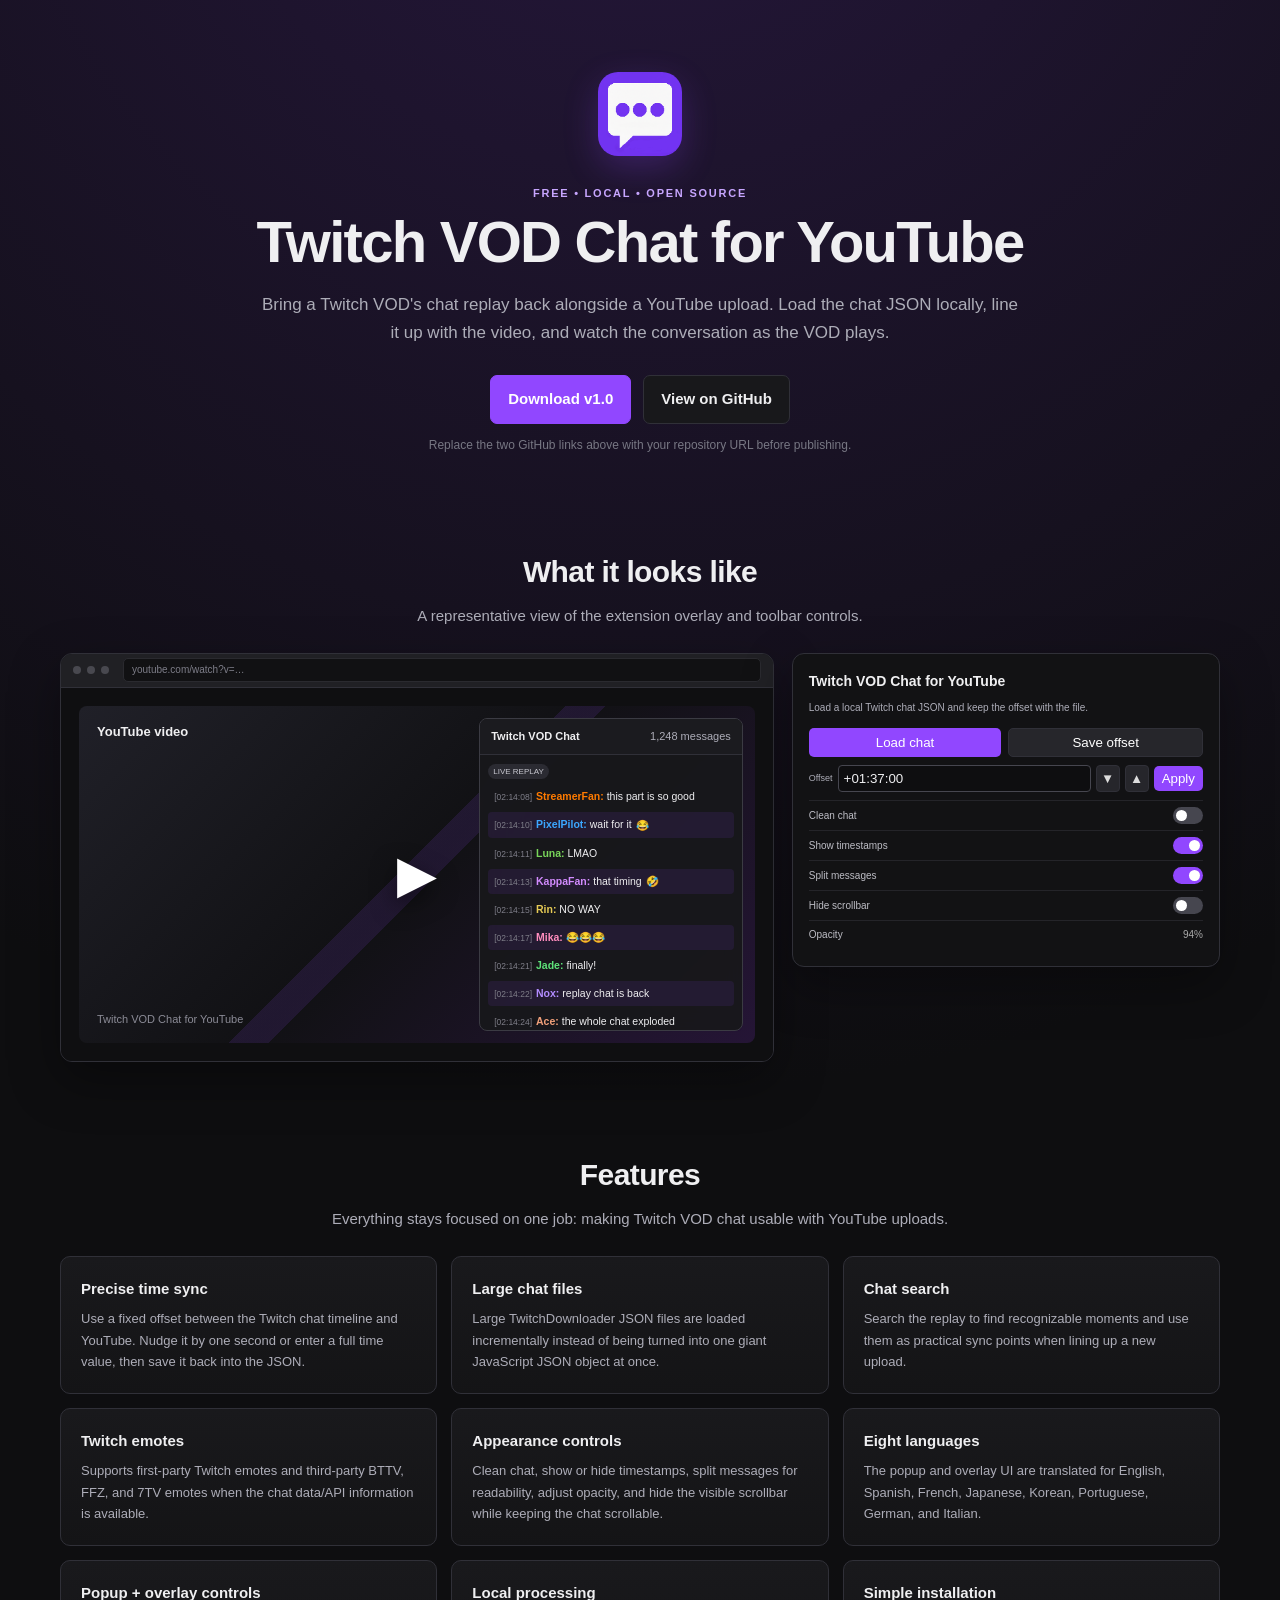
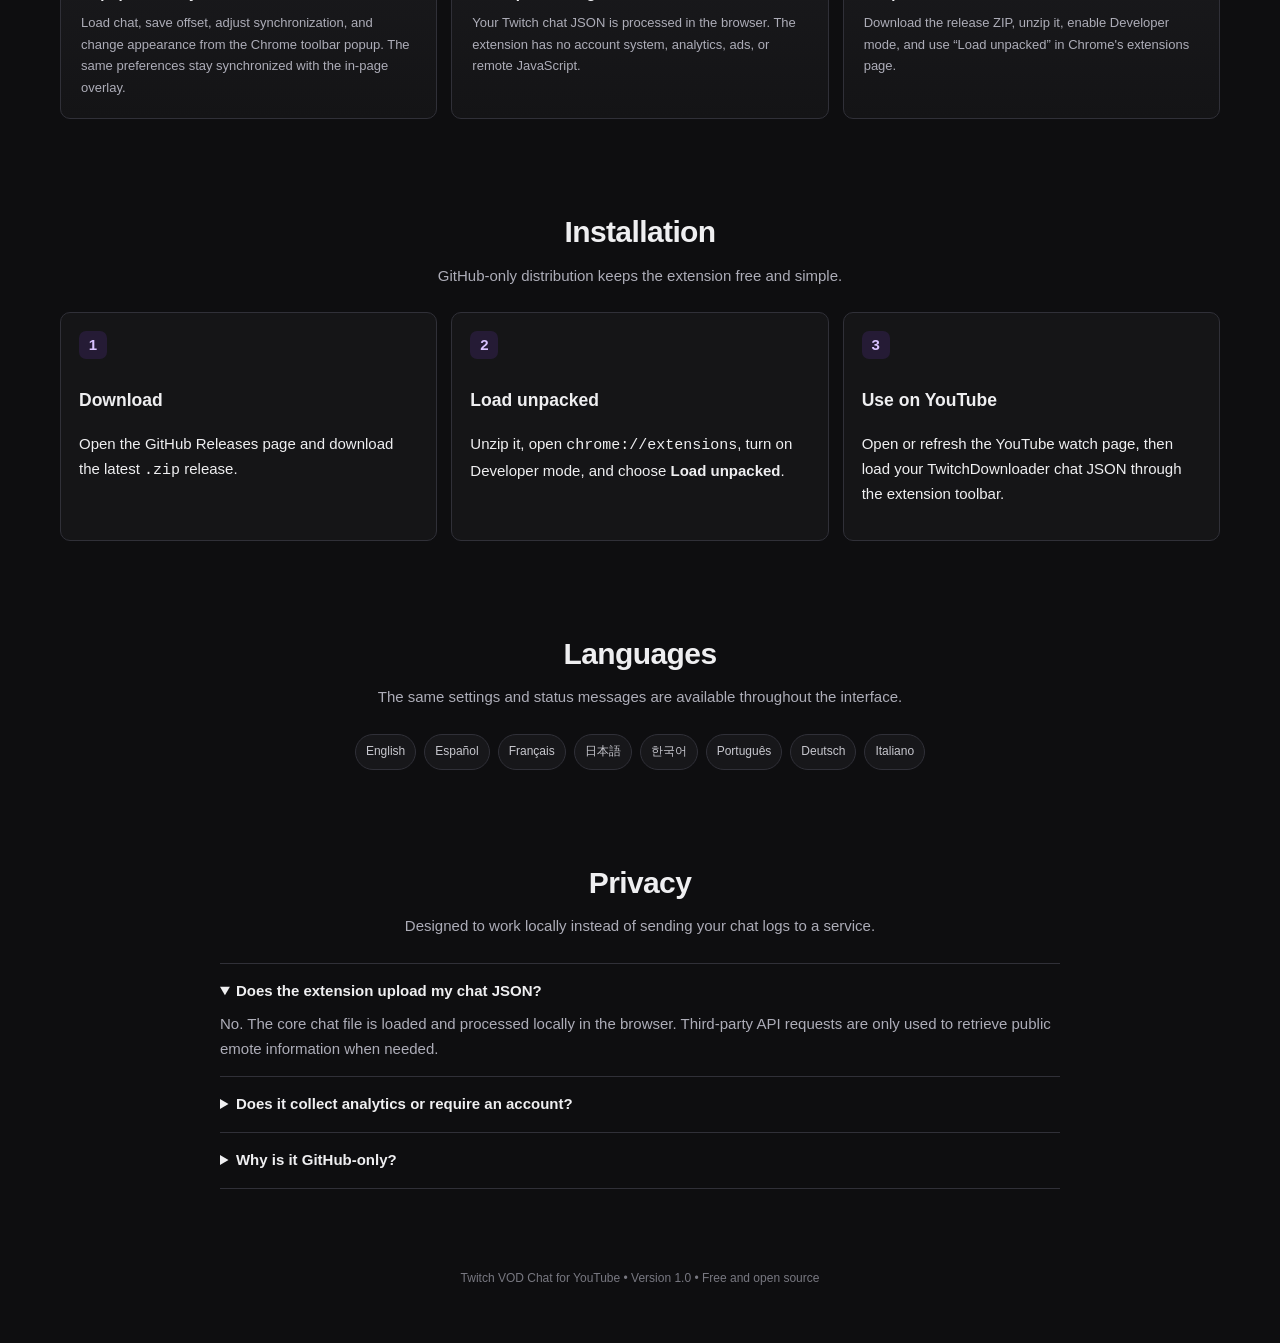
==== docs/index.html @ 49a33ec2 "Add files via upload" ====
<!doctype html>
<html lang="en">
<head>
<meta charset="utf-8">
<meta name="viewport" content="width=device-width, initial-scale=1">
<meta name="description" content="Twitch VOD Chat for YouTube — synchronize a local Twitch VOD chat replay with a YouTube video.">
<title>Twitch VOD Chat for YouTube</title>
<style>
:root{
  --bg:#0e0e10; --panel:#18181b; --panel2:#202024; --border:#303038;
  --text:#efeff1; --muted:#adadb8; --purple:#9147ff; --purple2:#772ce8;
  --purple-soft:rgba(145,71,255,.13); --green:#5ee37a;
  --max:1160px; --shadow:0 18px 50px rgba(0,0,0,.35);
}
*{box-sizing:border-box}
html{scroll-behavior:smooth}
body{margin:0;background:radial-gradient(circle at 50% -10%,#26173d 0,#0e0e10 42%);color:var(--text);font:15px/1.65 Inter,Segoe UI,Arial,sans-serif}
a{color:#c7a6ff;text-decoration:none}a:hover{text-decoration:underline}
.container{width:min(var(--max),calc(100% - 36px));margin:auto}
.hero{padding:72px 0 48px;text-align:center}
.hero-icon{width:84px;height:84px;border-radius:20px;box-shadow:0 12px 35px rgba(145,71,255,.24);margin-bottom:20px}
.eyebrow{text-transform:uppercase;letter-spacing:.16em;font-size:11px;color:#c7a6ff;font-weight:700}
h1{font-size:clamp(34px,6vw,58px);line-height:1.05;margin:10px 0 18px;letter-spacing:-.03em}
.hero p{max-width:760px;margin:0 auto;color:var(--muted);font-size:17px}
.actions{display:flex;justify-content:center;gap:12px;flex-wrap:wrap;margin-top:28px}
.btn{display:inline-flex;align-items:center;justify-content:center;padding:11px 17px;border-radius:7px;border:1px solid var(--border);font-weight:700}
.btn.primary{background:var(--purple);color:#fff;border-color:var(--purple)}
.btn.primary:hover{background:var(--purple2);text-decoration:none}
.btn.secondary{background:var(--panel);color:var(--text)}
.btn.secondary:hover{background:var(--panel2);text-decoration:none}
.note{margin-top:12px;color:#777783;font-size:12px}
section{padding:44px 0}
.section-head{text-align:center;margin-bottom:24px}
.section-head h2{font-size:30px;margin:0 0 7px;letter-spacing:-.02em}
.section-head p{margin:0;color:var(--muted)}
.preview-grid{display:grid;grid-template-columns:1.25fr .75fr;gap:18px;align-items:start}
.browser,.popup{background:#121214;border:1px solid var(--border);border-radius:12px;box-shadow:var(--shadow);overflow:hidden}
.chrome-bar{height:34px;background:#202024;border-bottom:1px solid var(--border);display:flex;align-items:center;gap:6px;padding:0 12px}
.dot{width:8px;height:8px;border-radius:50%;background:#48484f}.url{margin-left:8px;flex:1;background:#111113;border:1px solid #2a2a2f;border-radius:5px;color:#7d7d88;padding:3px 8px;font-size:10px}
.mock-page{position:relative;background:#0f0f11;aspect-ratio:16/8.4;padding:18px}
.video{height:100%;border-radius:8px;background:linear-gradient(135deg,#202028,#111114 50%,#251536);position:relative;overflow:hidden}
.video:before{content:"";position:absolute;inset:0;background:linear-gradient(135deg,transparent 0 48%,rgba(145,71,255,.12) 48% 52%,transparent 52%)}
.video-title{position:absolute;left:18px;top:15px;font-weight:800;font-size:13px}.video-label{position:absolute;left:18px;bottom:15px;color:#8b8b96;font-size:11px}
.play{position:absolute;inset:0;display:grid;place-items:center;font-size:52px;color:#fff;text-shadow:0 8px 25px #0008}
.chat-overlay{position:absolute;right:12px;top:12px;bottom:12px;width:39%;min-width:250px;background:rgba(24,24,27,.94);border:1px solid #3b3b43;border-radius:8px;display:flex;flex-direction:column;overflow:hidden;backdrop-filter:blur(10px)}
.chat-head{height:38px;display:flex;align-items:center;justify-content:space-between;padding:0 11px;background:#1b1b1f;border-bottom:1px solid var(--border);font-size:11px}.chat-head .count{color:var(--muted)}
.chat-list{padding:8px;overflow:hidden;font-size:10.5px;line-height:1.42}
.msg{padding:5px 6px;border-radius:4px;margin-bottom:3px;word-break:break-word}.msg.alt{background:rgba(145,71,255,.10)}.time{color:#7f7f89;font-size:8.5px;margin-right:4px}.user{font-weight:800}.emote{height:20px;vertical-align:middle;margin:0 1px}.tag{display:inline-block;font-size:8px;padding:2px 5px;border-radius:999px;background:#2b2b32;color:#c8c8d0;margin-bottom:5px}
.popup{padding:16px}.popup h3{font-size:14px;margin:0 0 7px}.popup p{font-size:10px;color:var(--muted);margin:0 0 12px}.pop-row{display:flex;gap:7px;margin:8px 0}.pop-btn{flex:1;background:var(--purple);border:0;color:#fff;border-radius:5px;padding:6px 7px;font:700 10px inherit}.pop-btn.alt{background:#26262b;border:1px solid var(--border)}
.offset{display:flex;align-items:center;gap:5px;margin:8px 0}.offset span{font-size:9px;color:var(--muted)}.offset input{min-width:0;flex:1;background:#0e0e10;color:var(--text);border:1px solid #46464f;border-radius:4px;padding:5px;font:10px inherit}.tiny{width:24px;padding:5px 0;border-radius:4px;border:1px solid var(--border);background:#26262b;color:#ddd}.switch-row{display:flex;justify-content:space-between;align-items:center;padding:6px 0;border-top:1px solid #242429}.switch-label{font-size:10px;color:#bdbdc5}.switch{width:30px;height:17px;border-radius:20px;background:#46464f;position:relative}.switch.on{background:var(--purple)}.switch:after{content:"";position:absolute;width:11px;height:11px;top:3px;left:3px;border-radius:50%;background:#fff}.switch.on:after{left:16px}
.features{display:grid;grid-template-columns:repeat(3,1fr);gap:14px}.card{background:linear-gradient(180deg,#19191c,#141416);border:1px solid var(--border);border-radius:10px;padding:20px}.card h3{margin:0 0 7px;font-size:15px}.card p{margin:0;color:var(--muted);font-size:13px}
.steps{display:grid;grid-template-columns:repeat(3,1fr);gap:14px}.step-card{border:1px solid var(--border);border-radius:10px;padding:18px;background:#151517}.num{display:inline-grid;place-items:center;width:28px;height:28px;border-radius:7px;background:var(--purple-soft);color:#d9c2ff;font-weight:800;margin-bottom:9px}
.languages{display:flex;justify-content:center;gap:8px;flex-wrap:wrap}.lang{padding:7px 10px;border:1px solid var(--border);border-radius:999px;background:#17171a;color:#c7c7ce;font-size:12px}
.faq{max-width:840px;margin:auto}.faq details{border-top:1px solid var(--border);padding:15px 0}.faq details:last-child{border-bottom:1px solid var(--border)}summary{cursor:pointer;font-weight:700}details p{color:var(--muted);margin:8px 0 0}
footer{padding:36px 0 54px;color:#787881;font-size:12px;text-align:center}
@media(max-width:900px){.preview-grid{grid-template-columns:1fr}.features,.steps{grid-template-columns:1fr 1fr}.chat-overlay{width:46%;min-width:220px}}
@media(max-width:650px){.features,.steps{grid-template-columns:1fr}.hero{padding-top:48px}.chat-overlay{position:absolute;right:7px;top:7px;bottom:7px;width:50%;min-width:180px}.mock-page{padding:8px}.chat-list{font-size:9px}.popup{max-width:420px;margin:auto}}
</style>
</head>
<body>
<header class="hero" id="top">
  <div class="container">
    <img class="hero-icon" src="assets/icon128.png" alt="Twitch VOD Chat for YouTube icon">
    <div class="eyebrow">Free • Local • Open source</div>
    <h1>Twitch VOD Chat for YouTube</h1>
    <p>Bring a Twitch VOD's chat replay back alongside a YouTube upload. Load the chat JSON locally, line it up with the video, and watch the conversation as the VOD plays.</p>
    <div class="actions">
      <a class="btn primary" href="https://github.com/YOUR-USERNAME/YOUR-REPOSITORY/releases/tag/v1.0">Download v1.0</a>
      <a class="btn secondary" href="https://github.com/YOUR-USERNAME/YOUR-REPOSITORY">View on GitHub</a>
    </div>
    <div class="note">Replace the two GitHub links above with your repository URL before publishing.</div>
  </div>
</header>

<main>
<section id="preview">
  <div class="container">
    <div class="section-head"><h2>What it looks like</h2><p>A representative view of the extension overlay and toolbar controls.</p></div>
    <div class="preview-grid">
      <div class="browser">
        <div class="chrome-bar"><span class="dot"></span><span class="dot"></span><span class="dot"></span><div class="url">youtube.com/watch?v=…</div></div>
        <div class="mock-page">
          <div class="video">
            <div class="video-title">YouTube video</div><div class="play">▶</div><div class="video-label">Twitch VOD Chat for YouTube</div>
            <div class="chat-overlay">
              <div class="chat-head"><strong>Twitch VOD Chat</strong><span class="count">1,248 messages</span></div>
              <div class="chat-list">
                <div class="tag">LIVE REPLAY</div>
                <div class="msg"><span class="time">[02:14:08]</span><span class="user" style="color:#ff7b00">StreamerFan:</span> this part is so good</div>
                <div class="msg alt"><span class="time">[02:14:10]</span><span class="user" style="color:#3ca7ff">PixelPilot:</span> wait for it <span class="emote">😂</span></div>
                <div class="msg"><span class="time">[02:14:11]</span><span class="user" style="color:#79d65a">Luna:</span> LMAO</div>
                <div class="msg alt"><span class="time">[02:14:13]</span><span class="user" style="color:#d38cff">KappaFan:</span> that timing <span class="emote">🤣</span></div>
                <div class="msg"><span class="time">[02:14:15]</span><span class="user" style="color:#e6cb55">Rin:</span> NO WAY</div>
                <div class="msg alt"><span class="time">[02:14:17]</span><span class="user" style="color:#ff8dbe">Mika:</span> 😂😂😂</div>
                <div class="msg"><span class="time">[02:14:21]</span><span class="user" style="color:#5ee37a">Jade:</span> finally!</div>
                <div class="msg alt"><span class="time">[02:14:22]</span><span class="user" style="color:#b28cff">Nox:</span> replay chat is back</div>
                <div class="msg"><span class="time">[02:14:24]</span><span class="user" style="color:#f0a07a">Ace:</span> the whole chat exploded</div>
              </div>
            </div>
          </div>
        </div>
      </div>

      <div class="popup">
        <h3>Twitch VOD Chat for YouTube</h3>
        <p>Load a local Twitch chat JSON and keep the offset with the file.</p>
        <div class="pop-row"><button class="pop-btn">Load chat</button><button class="pop-btn alt">Save offset</button></div>
        <div class="offset"><span>Offset</span><input value="+01:37:00" aria-label="Offset"><button class="tiny">▼</button><button class="tiny">▲</button><button class="pop-btn" style="flex:0 0 auto;padding:5px 8px">Apply</button></div>
        <div class="switch-row"><span class="switch-label">Clean chat</span><span class="switch"></span></div>
        <div class="switch-row"><span class="switch-label">Show timestamps</span><span class="switch on"></span></div>
        <div class="switch-row"><span class="switch-label">Split messages</span><span class="switch on"></span></div>
        <div class="switch-row"><span class="switch-label">Hide scrollbar</span><span class="switch"></span></div>
        <div class="switch-row"><span class="switch-label">Opacity</span><span style="font-size:10px;color:#aaa">94%</span></div>
      </div>
    </div>
  </div>
</section>

<section id="features">
  <div class="container">
    <div class="section-head"><h2>Features</h2><p>Everything stays focused on one job: making Twitch VOD chat usable with YouTube uploads.</p></div>
    <div class="features">
      <article class="card"><h3>Precise time sync</h3><p>Use a fixed offset between the Twitch chat timeline and YouTube. Nudge it by one second or enter a full time value, then save it back into the JSON.</p></article>
      <article class="card"><h3>Large chat files</h3><p>Large TwitchDownloader JSON files are loaded incrementally instead of being turned into one giant JavaScript JSON object at once.</p></article>
      <article class="card"><h3>Chat search</h3><p>Search the replay to find recognizable moments and use them as practical sync points when lining up a new upload.</p></article>
      <article class="card"><h3>Twitch emotes</h3><p>Supports first-party Twitch emotes and third-party BTTV, FFZ, and 7TV emotes when the chat data/API information is available.</p></article>
      <article class="card"><h3>Appearance controls</h3><p>Clean chat, show or hide timestamps, split messages for readability, adjust opacity, and hide the visible scrollbar while keeping the chat scrollable.</p></article>
      <article class="card"><h3>Eight languages</h3><p>The popup and overlay UI are translated for English, Spanish, French, Japanese, Korean, Portuguese, German, and Italian.</p></article>
      <article class="card"><h3>Popup + overlay controls</h3><p>Load chat, save offset, adjust synchronization, and change appearance from the Chrome toolbar popup. The same preferences stay synchronized with the in-page overlay.</p></article>
      <article class="card"><h3>Local processing</h3><p>Your Twitch chat JSON is processed in the browser. The extension has no account system, analytics, ads, or remote JavaScript.</p></article>
      <article class="card"><h3>Simple installation</h3><p>Download the release ZIP, unzip it, enable Developer mode, and use “Load unpacked” in Chrome's extensions page.</p></article>
    </div>
  </div>
</section>

<section id="install">
  <div class="container">
    <div class="section-head"><h2>Installation</h2><p>GitHub-only distribution keeps the extension free and simple.</p></div>
    <div class="steps">
      <div class="step-card"><div class="num">1</div><h3>Download</h3><p>Open the GitHub Releases page and download the latest <code>.zip</code> release.</p></div>
      <div class="step-card"><div class="num">2</div><h3>Load unpacked</h3><p>Unzip it, open <code>chrome://extensions</code>, turn on Developer mode, and choose <b>Load unpacked</b>.</p></div>
      <div class="step-card"><div class="num">3</div><h3>Use on YouTube</h3><p>Open or refresh the YouTube watch page, then load your TwitchDownloader chat JSON through the extension toolbar.</p></div>
    </div>
  </div>
</section>

<section id="languages">
  <div class="container">
    <div class="section-head"><h2>Languages</h2><p>The same settings and status messages are available throughout the interface.</p></div>
    <div class="languages">
      <span class="lang">English</span><span class="lang">Español</span><span class="lang">Français</span><span class="lang">日本語</span><span class="lang">한국어</span><span class="lang">Português</span><span class="lang">Deutsch</span><span class="lang">Italiano</span>
    </div>
  </div>
</section>

<section id="privacy">
  <div class="container">
    <div class="section-head"><h2>Privacy</h2><p>Designed to work locally instead of sending your chat logs to a service.</p></div>
    <div class="faq">
      <details open><summary>Does the extension upload my chat JSON?</summary><p>No. The core chat file is loaded and processed locally in the browser. Third-party API requests are only used to retrieve public emote information when needed.</p></details>
      <details><summary>Does it collect analytics or require an account?</summary><p>No. There is no analytics system, advertising system, account system, or remote JavaScript execution in the extension.</p></details>
      <details><summary>Why is it GitHub-only?</summary><p>The project is intended to stay free. GitHub provides the repository, source, releases, issue tracking, and GitHub Pages site in one place.</p></details>
    </div>
  </div>
</section>
</main>

<footer>
  <div class="container">Twitch VOD Chat for YouTube • Version 1.0 • Free and open source</div>
</footer>
</body>
</html>
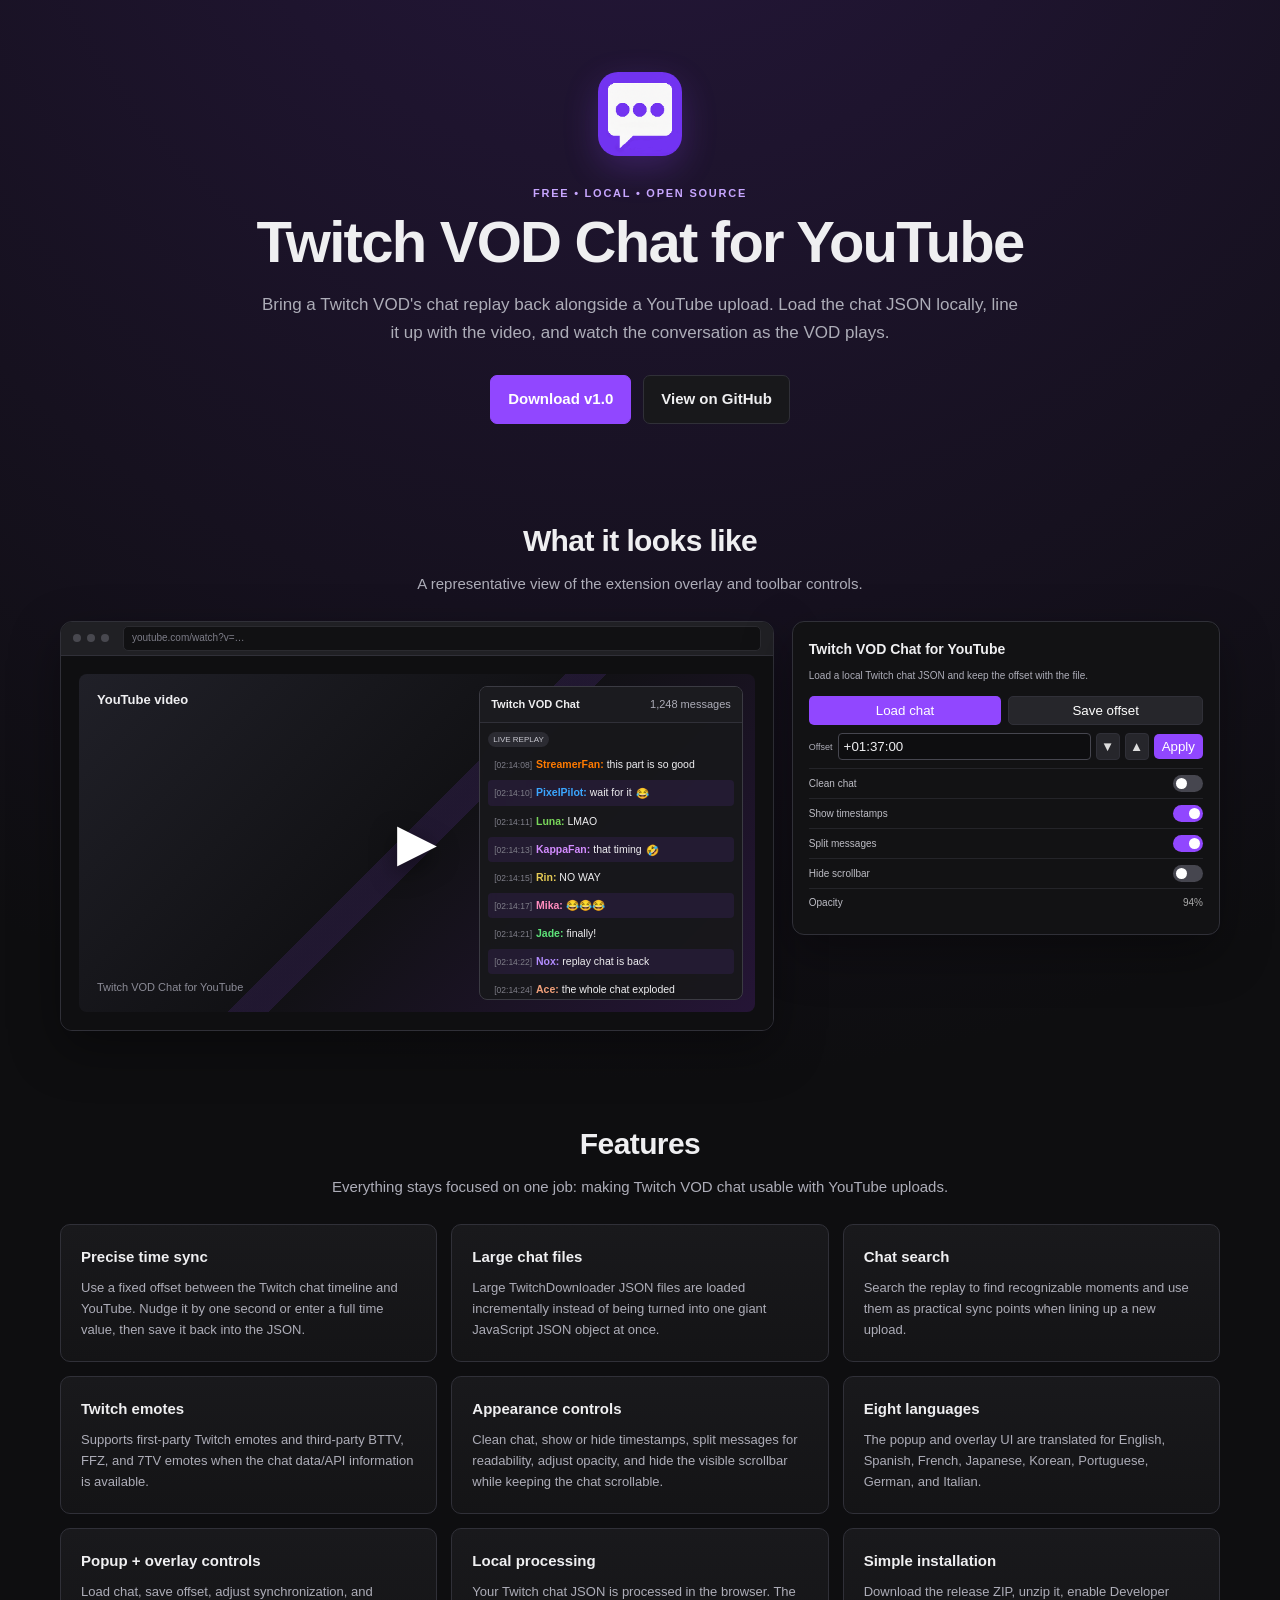
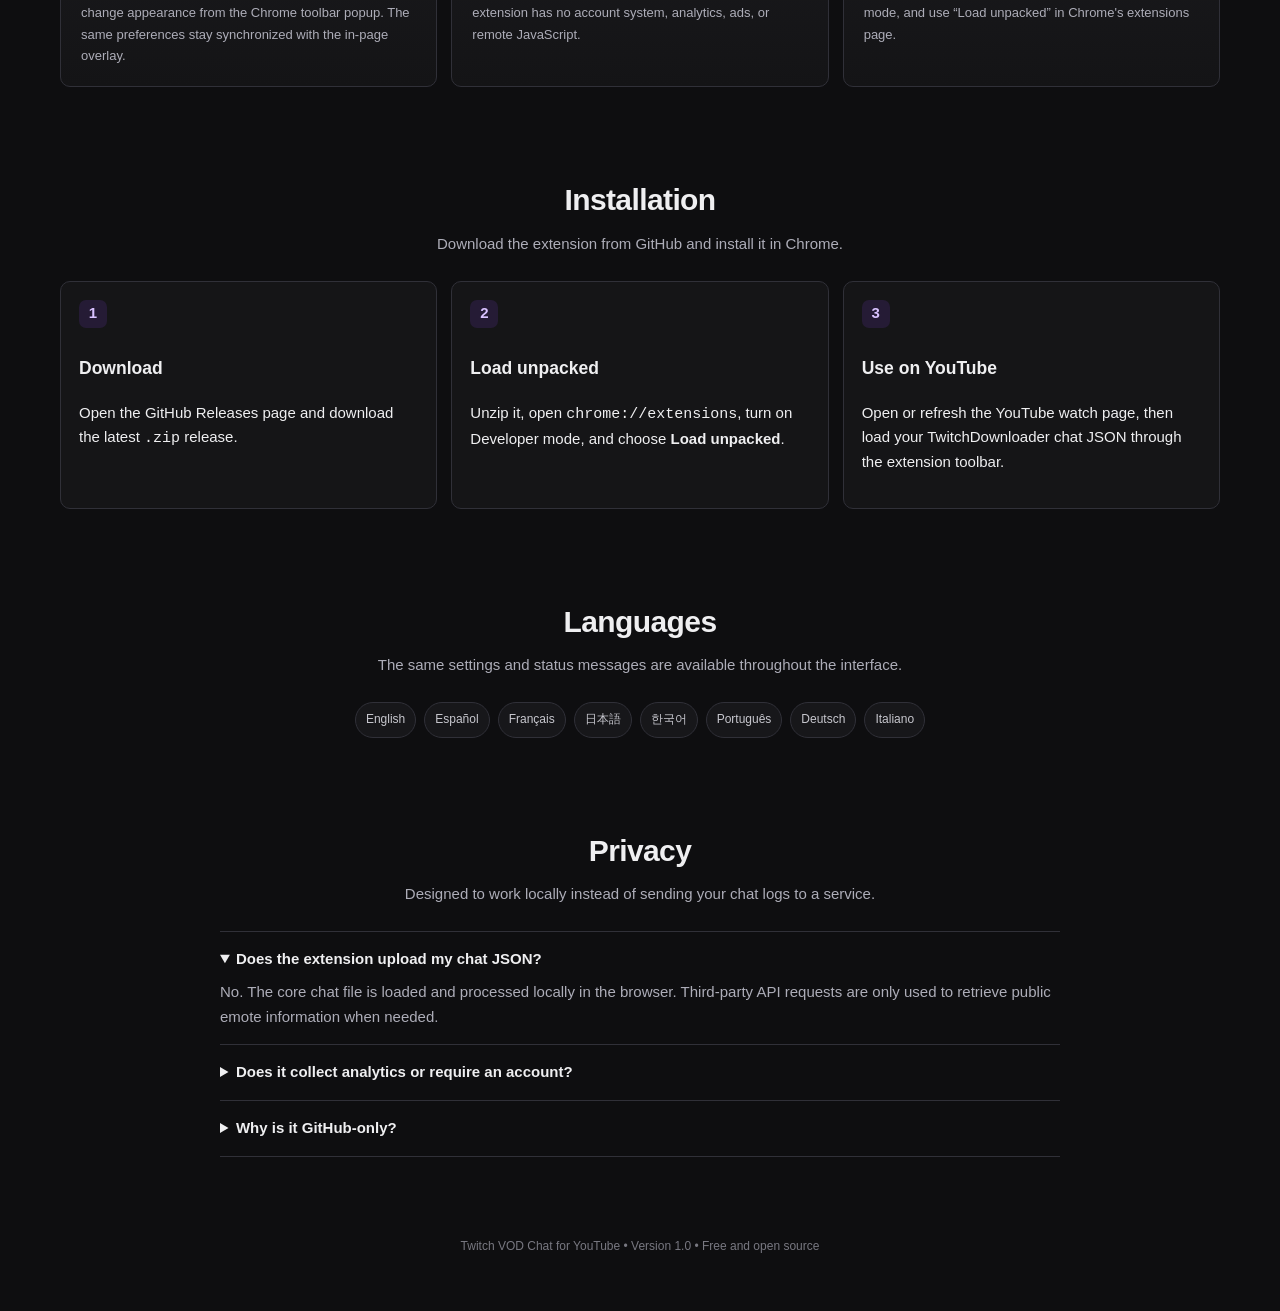
==== commit 5a10d02d: "Add files via upload" ====
--- a/docs/index.html
+++ b/docs/index.html
@@ -65,10 +65,10 @@
     <h1>Twitch VOD Chat for YouTube</h1>
     <p>Bring a Twitch VOD's chat replay back alongside a YouTube upload. Load the chat JSON locally, line it up with the video, and watch the conversation as the VOD plays.</p>
     <div class="actions">
-      <a class="btn primary" href="https://github.com/YOUR-USERNAME/YOUR-REPOSITORY/releases/tag/v1.0">Download v1.0</a>
-      <a class="btn secondary" href="https://github.com/YOUR-USERNAME/YOUR-REPOSITORY">View on GitHub</a>
+      <a class="btn primary" href="https://github.com/FrankSteinman/twitch-vod-chat-for-youtube/releases">Download v1.0</a>
+      <a class="btn secondary" href="https://github.com/FrankSteinman/twitch-vod-chat-for-youtube">View on GitHub</a>
     </div>
-    <div class="note">Replace the two GitHub links above with your repository URL before publishing.</div>
+    
   </div>
 </header>
 
@@ -135,7 +135,7 @@
 
 <section id="install">
   <div class="container">
-    <div class="section-head"><h2>Installation</h2><p>GitHub-only distribution keeps the extension free and simple.</p></div>
+    <div class="section-head"><h2>Installation</h2><p>Download the extension from GitHub and install it in Chrome.</p></div>
     <div class="steps">
       <div class="step-card"><div class="num">1</div><h3>Download</h3><p>Open the GitHub Releases page and download the latest <code>.zip</code> release.</p></div>
       <div class="step-card"><div class="num">2</div><h3>Load unpacked</h3><p>Unzip it, open <code>chrome://extensions</code>, turn on Developer mode, and choose <b>Load unpacked</b>.</p></div>
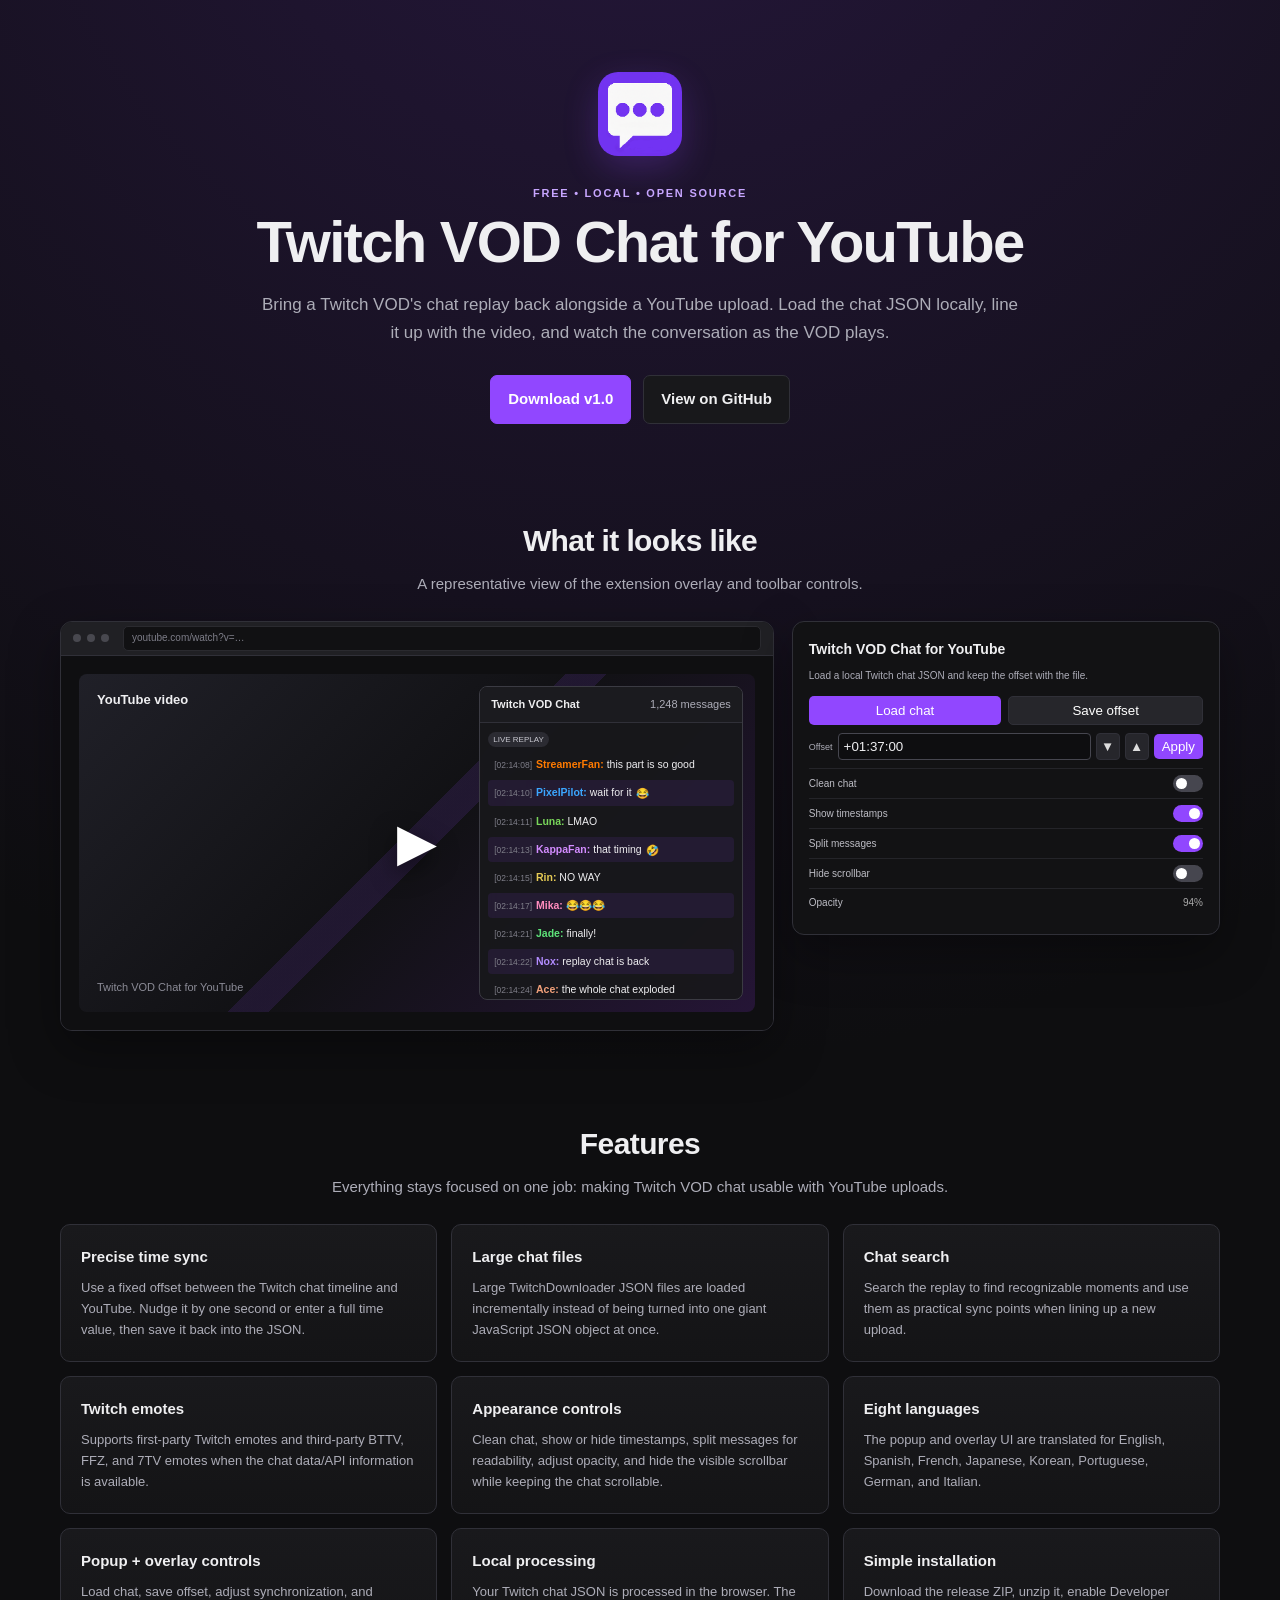
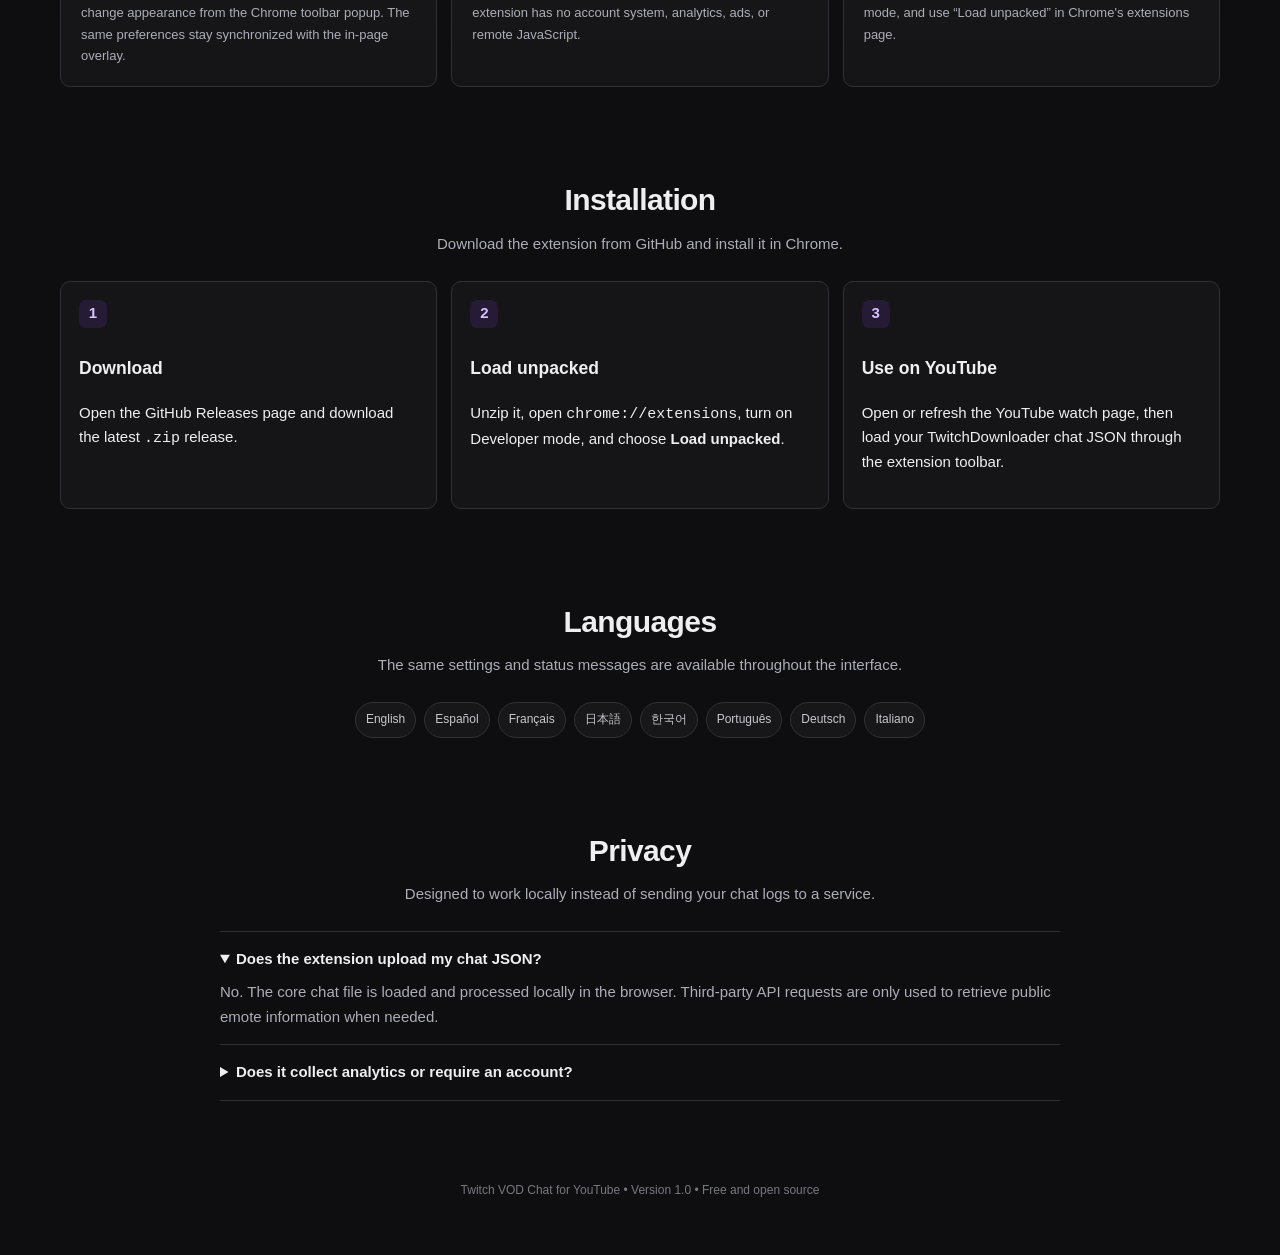
==== commit f6d09035: "Add files via upload" ====
--- a/docs/index.html
+++ b/docs/index.html
@@ -65,8 +65,8 @@
     <h1>Twitch VOD Chat for YouTube</h1>
     <p>Bring a Twitch VOD's chat replay back alongside a YouTube upload. Load the chat JSON locally, line it up with the video, and watch the conversation as the VOD plays.</p>
     <div class="actions">
-      <a class="btn primary" href="https://github.com/FrankSteinman/twitch-vod-chat-for-youtube/releases">Download v1.0</a>
-      <a class="btn secondary" href="https://github.com/FrankSteinman/twitch-vod-chat-for-youtube">View on GitHub</a>
+      <a class="btn primary" href="https://github.com/FrankSteinman/twitch-vod-chat-for-youtube/releases/download/v1.0/twitch-vod-chat-for-youtube-v1.0.zip" target="_blank" rel="noopener">Download v1.0</a>
+      <a class="btn secondary" href="https://github.com/FrankSteinman/twitch-vod-chat-for-youtube" target="_blank" rel="noopener">View on GitHub</a>
     </div>
     
   </div>
@@ -159,7 +159,6 @@
     <div class="faq">
       <details open><summary>Does the extension upload my chat JSON?</summary><p>No. The core chat file is loaded and processed locally in the browser. Third-party API requests are only used to retrieve public emote information when needed.</p></details>
       <details><summary>Does it collect analytics or require an account?</summary><p>No. There is no analytics system, advertising system, account system, or remote JavaScript execution in the extension.</p></details>
-      <details><summary>Why is it GitHub-only?</summary><p>The project is intended to stay free. GitHub provides the repository, source, releases, issue tracking, and GitHub Pages site in one place.</p></details>
     </div>
   </div>
 </section>
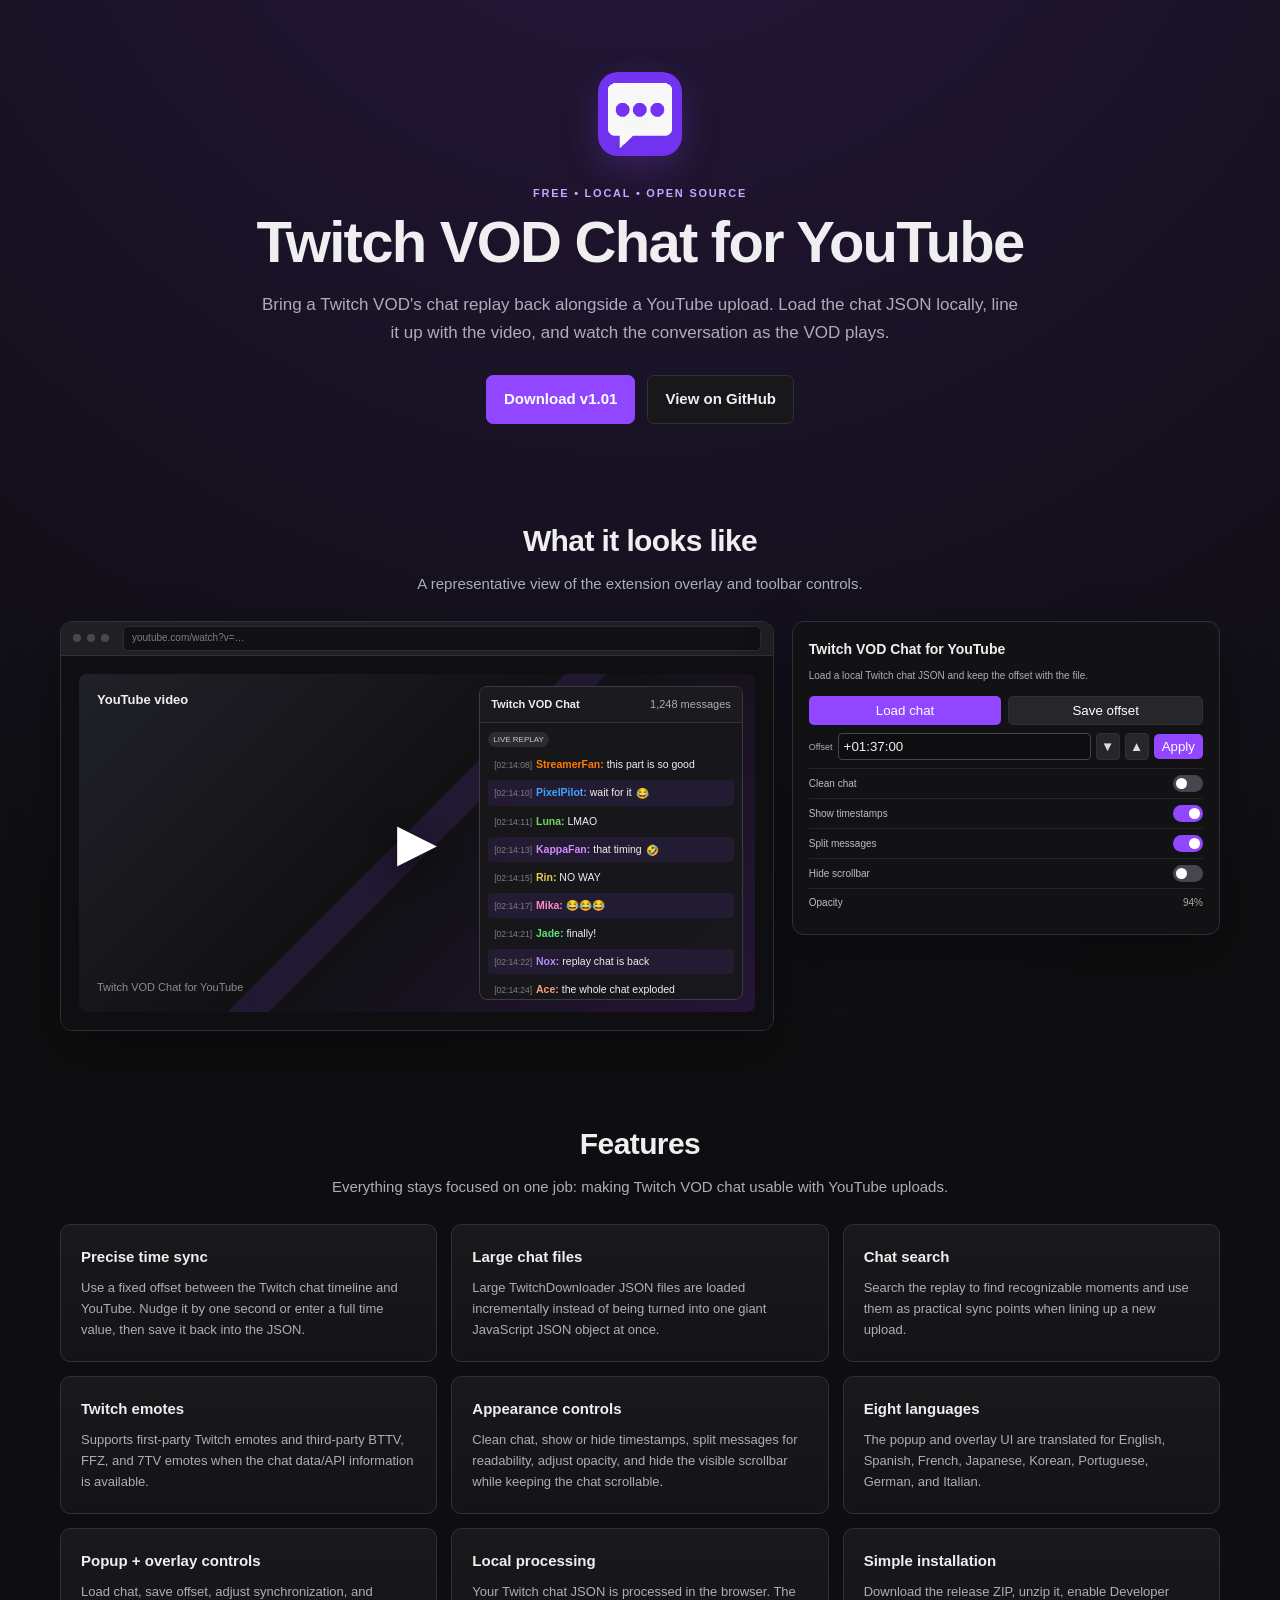
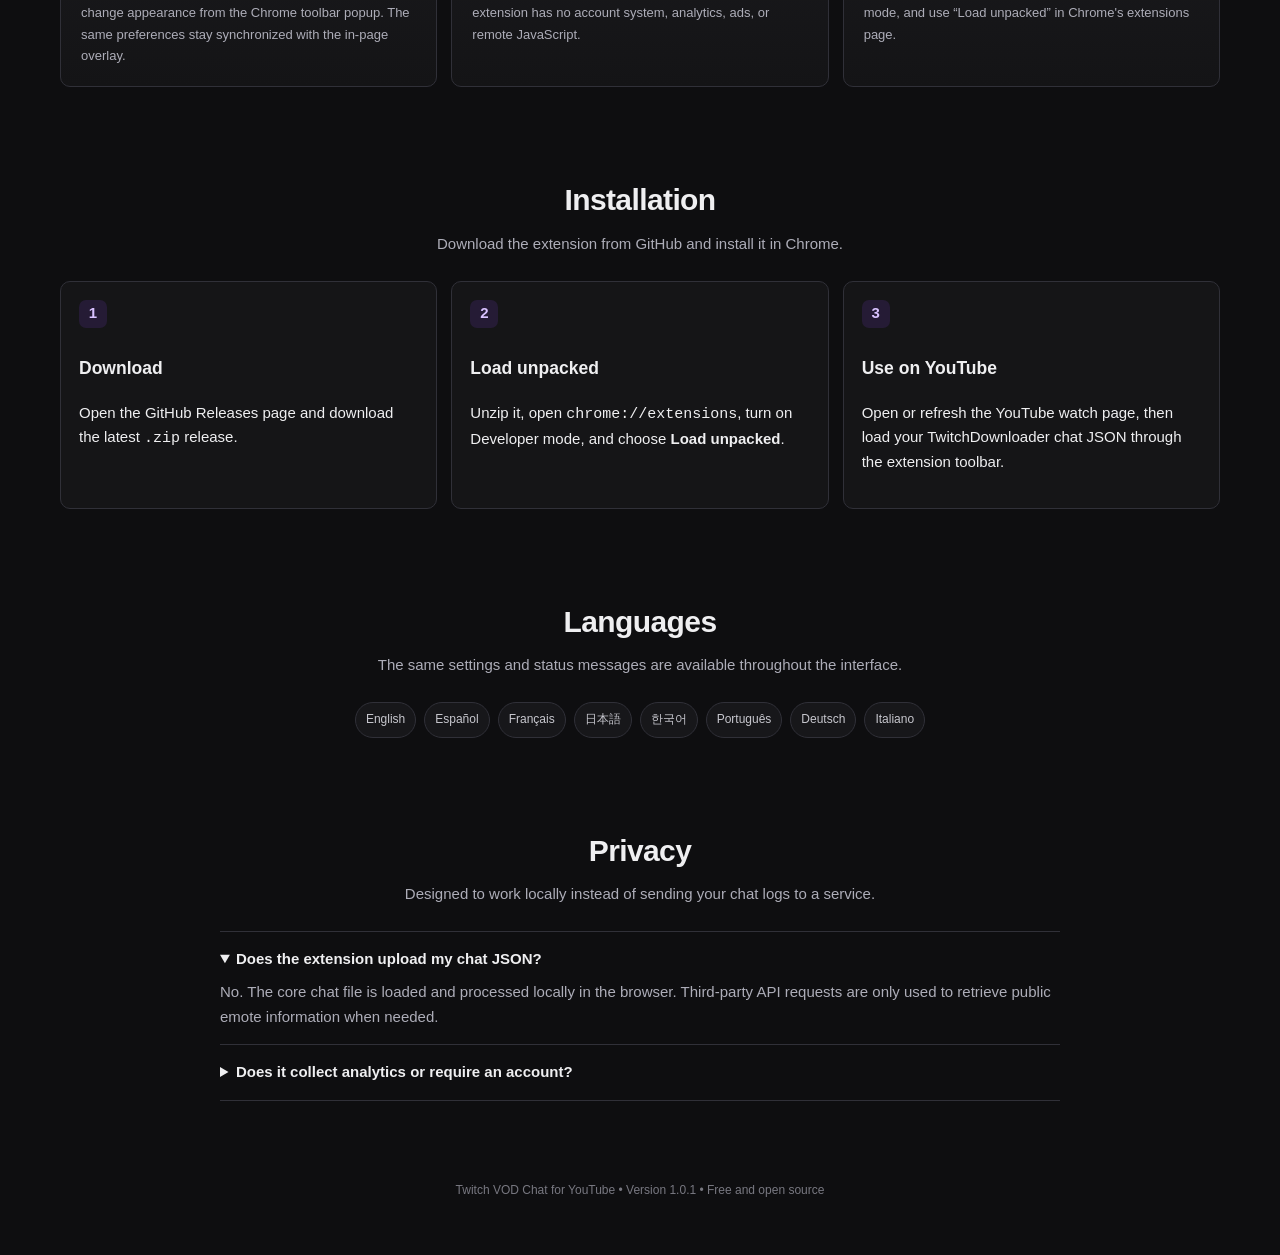
==== commit ee9e5f2e: "Add files via upload" ====
--- a/docs/index.html
+++ b/docs/index.html
@@ -65,7 +65,7 @@
     <h1>Twitch VOD Chat for YouTube</h1>
     <p>Bring a Twitch VOD's chat replay back alongside a YouTube upload. Load the chat JSON locally, line it up with the video, and watch the conversation as the VOD plays.</p>
     <div class="actions">
-      <a class="btn primary" href="https://github.com/FrankSteinman/twitch-vod-chat-for-youtube/releases/download/v1.0/twitch-vod-chat-for-youtube-v1.0.zip" target="_blank" rel="noopener">Download v1.0</a>
+      <a class="btn primary" href="https://github.com/FrankSteinman/twitch-vod-chat-for-youtube/releases/download/v1.01/twitch-vod-chat-for-youtube-v1.01.zip" target="_blank" rel="noopener">Download v1.01</a>
       <a class="btn secondary" href="https://github.com/FrankSteinman/twitch-vod-chat-for-youtube" target="_blank" rel="noopener">View on GitHub</a>
     </div>
     
@@ -165,7 +165,7 @@
 </main>
 
 <footer>
-  <div class="container">Twitch VOD Chat for YouTube • Version 1.0 • Free and open source</div>
+  <div class="container">Twitch VOD Chat for YouTube • Version 1.0.1 • Free and open source</div>
 </footer>
 </body>
 </html>
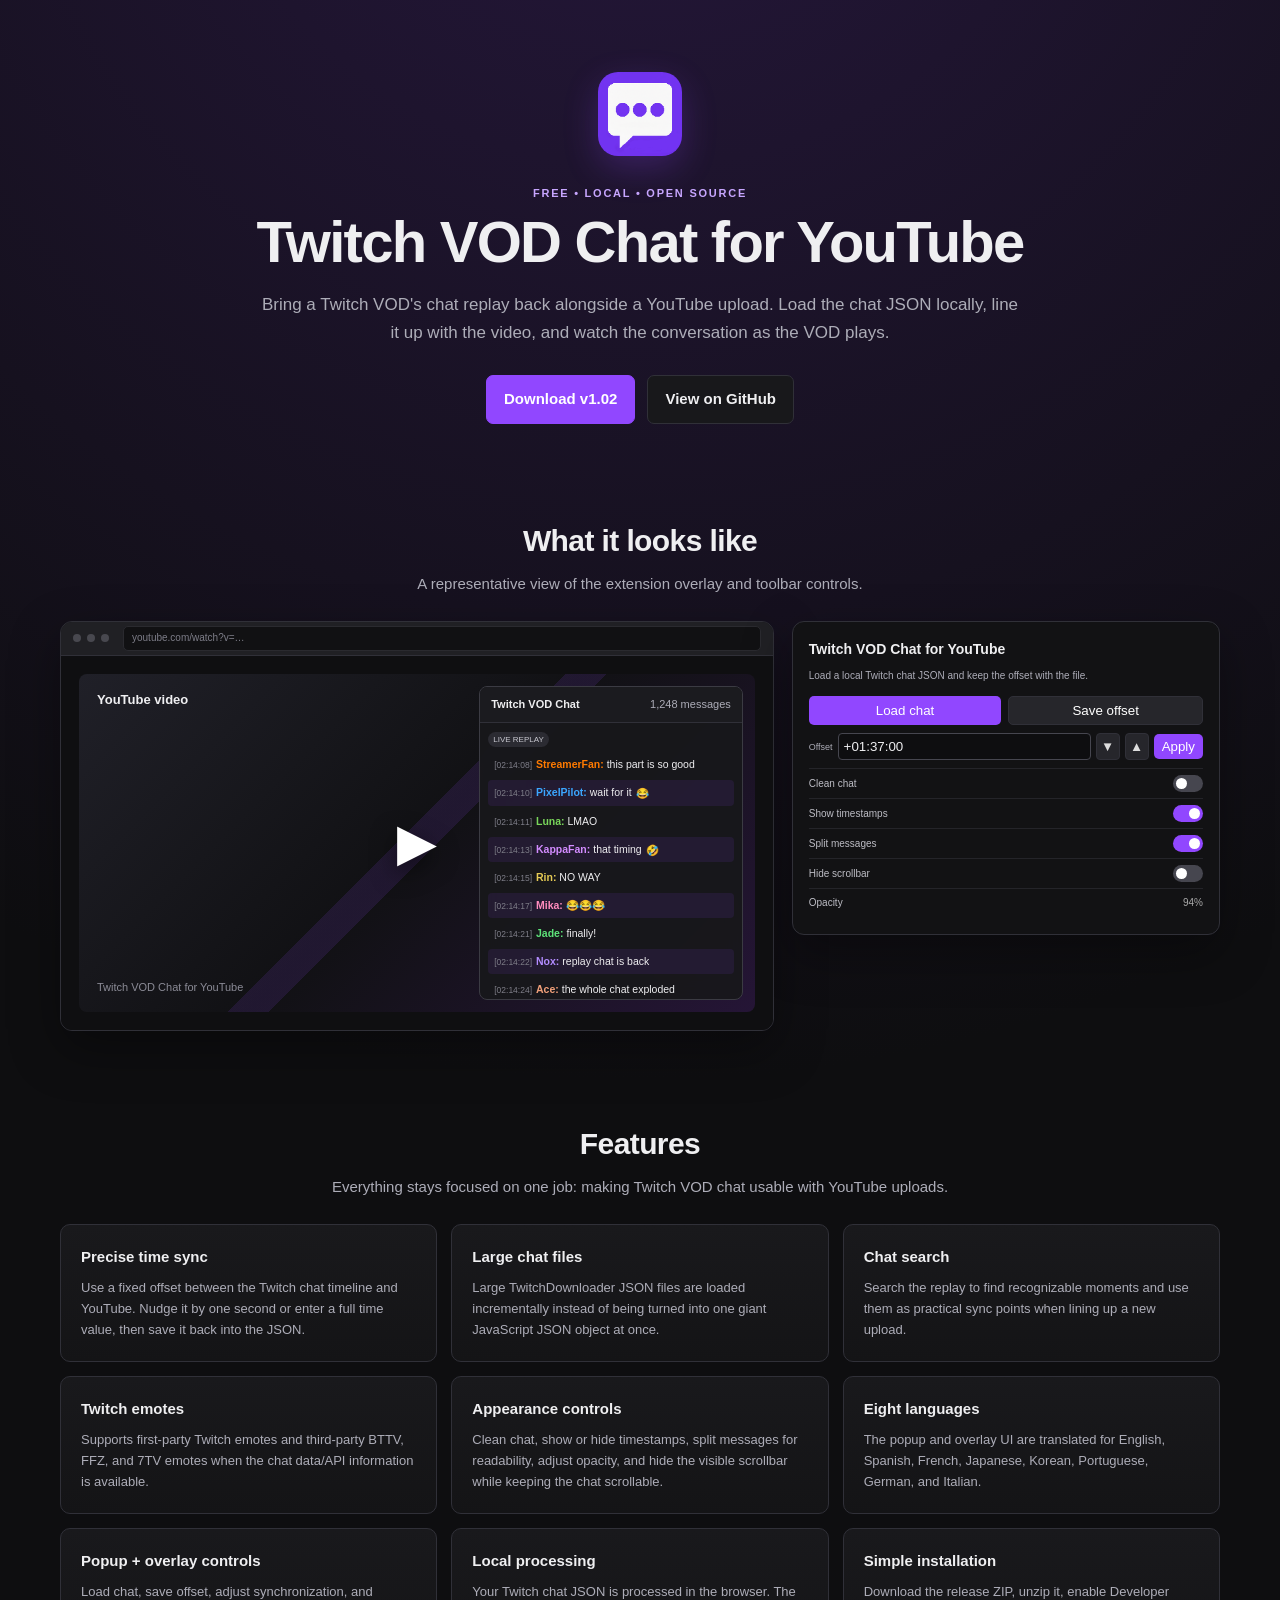
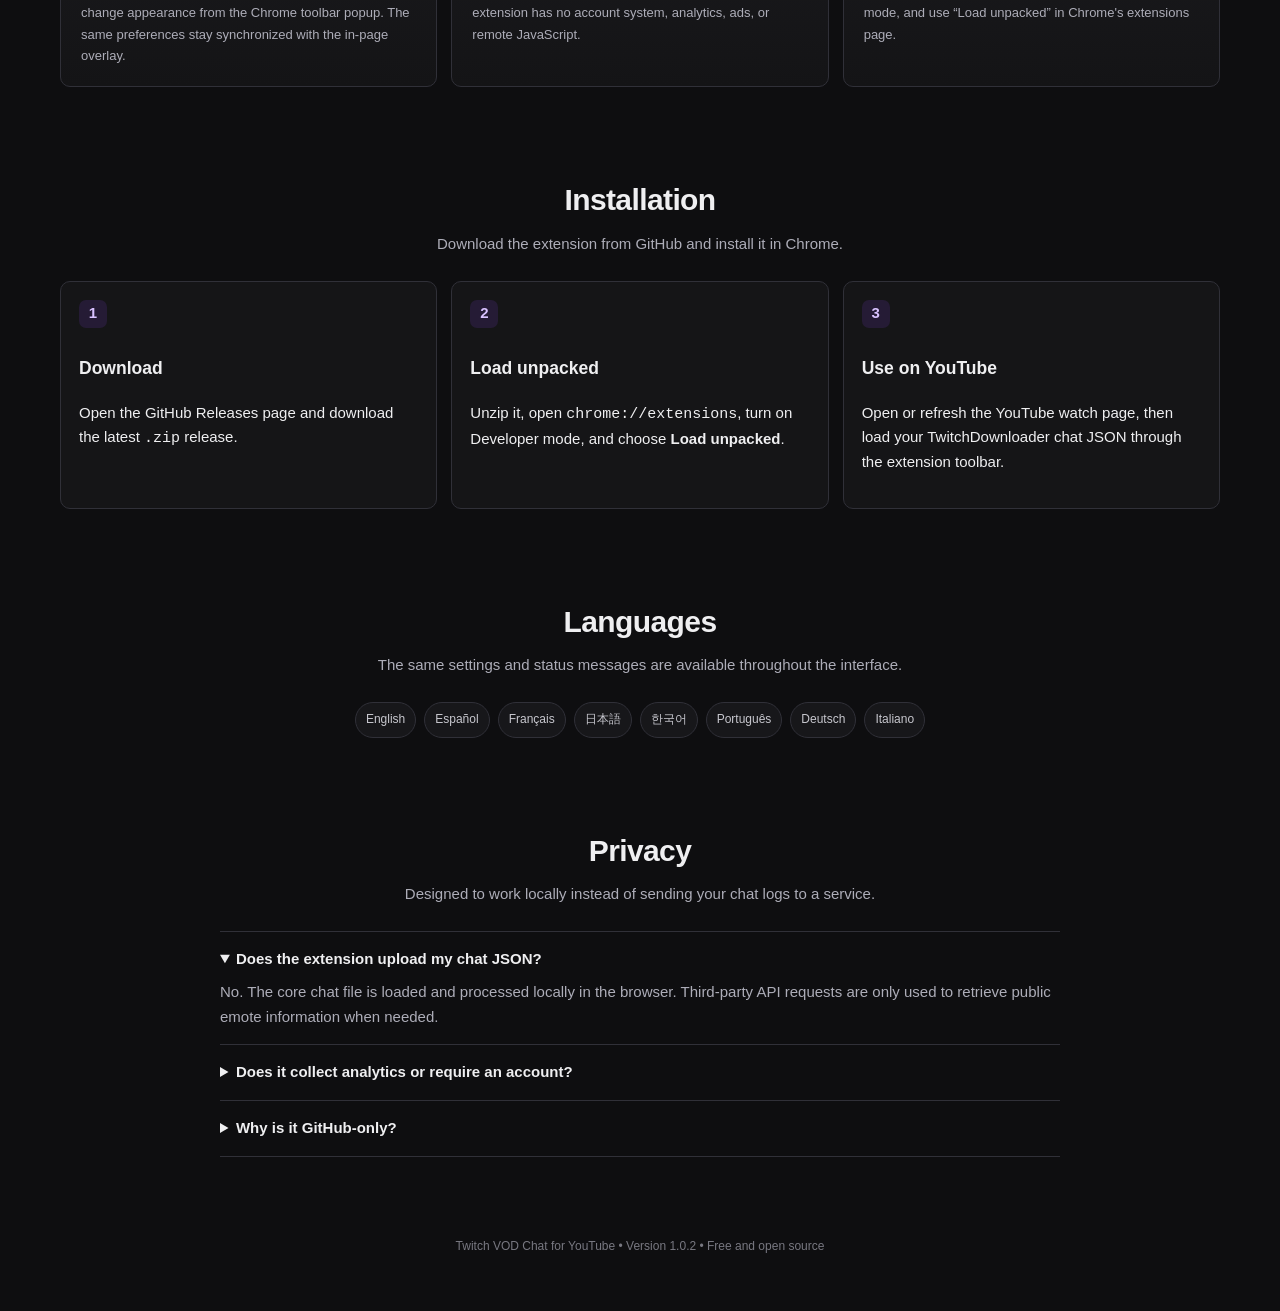
==== commit 1cf0e912: "Add files via upload" ====
--- a/docs/index.html
+++ b/docs/index.html
@@ -65,8 +65,8 @@
     <h1>Twitch VOD Chat for YouTube</h1>
     <p>Bring a Twitch VOD's chat replay back alongside a YouTube upload. Load the chat JSON locally, line it up with the video, and watch the conversation as the VOD plays.</p>
     <div class="actions">
-      <a class="btn primary" href="https://github.com/FrankSteinman/twitch-vod-chat-for-youtube/releases/download/v1.01/twitch-vod-chat-for-youtube-v1.01.zip" target="_blank" rel="noopener">Download v1.01</a>
-      <a class="btn secondary" href="https://github.com/FrankSteinman/twitch-vod-chat-for-youtube" target="_blank" rel="noopener">View on GitHub</a>
+      <a class="btn primary" href="https://github.com/FrankSteinman/twitch-vod-chat-for-youtube/releases/download/v1.02/twitch-vod-chat-for-youtube-v1.02.zip">Download v1.02</a>
+      <a class="btn secondary" href="https://github.com/FrankSteinman/twitch-vod-chat-for-youtube">View on GitHub</a>
     </div>
     
   </div>
@@ -159,13 +159,14 @@
     <div class="faq">
       <details open><summary>Does the extension upload my chat JSON?</summary><p>No. The core chat file is loaded and processed locally in the browser. Third-party API requests are only used to retrieve public emote information when needed.</p></details>
       <details><summary>Does it collect analytics or require an account?</summary><p>No. There is no analytics system, advertising system, account system, or remote JavaScript execution in the extension.</p></details>
+      <details><summary>Why is it GitHub-only?</summary><p>The project is intended to stay free. GitHub provides the repository, source, releases, issue tracking, and GitHub Pages site in one place.</p></details>
     </div>
   </div>
 </section>
 </main>
 
 <footer>
-  <div class="container">Twitch VOD Chat for YouTube • Version 1.0.1 • Free and open source</div>
+  <div class="container">Twitch VOD Chat for YouTube • Version 1.0.2 • Free and open source</div>
 </footer>
 </body>
 </html>
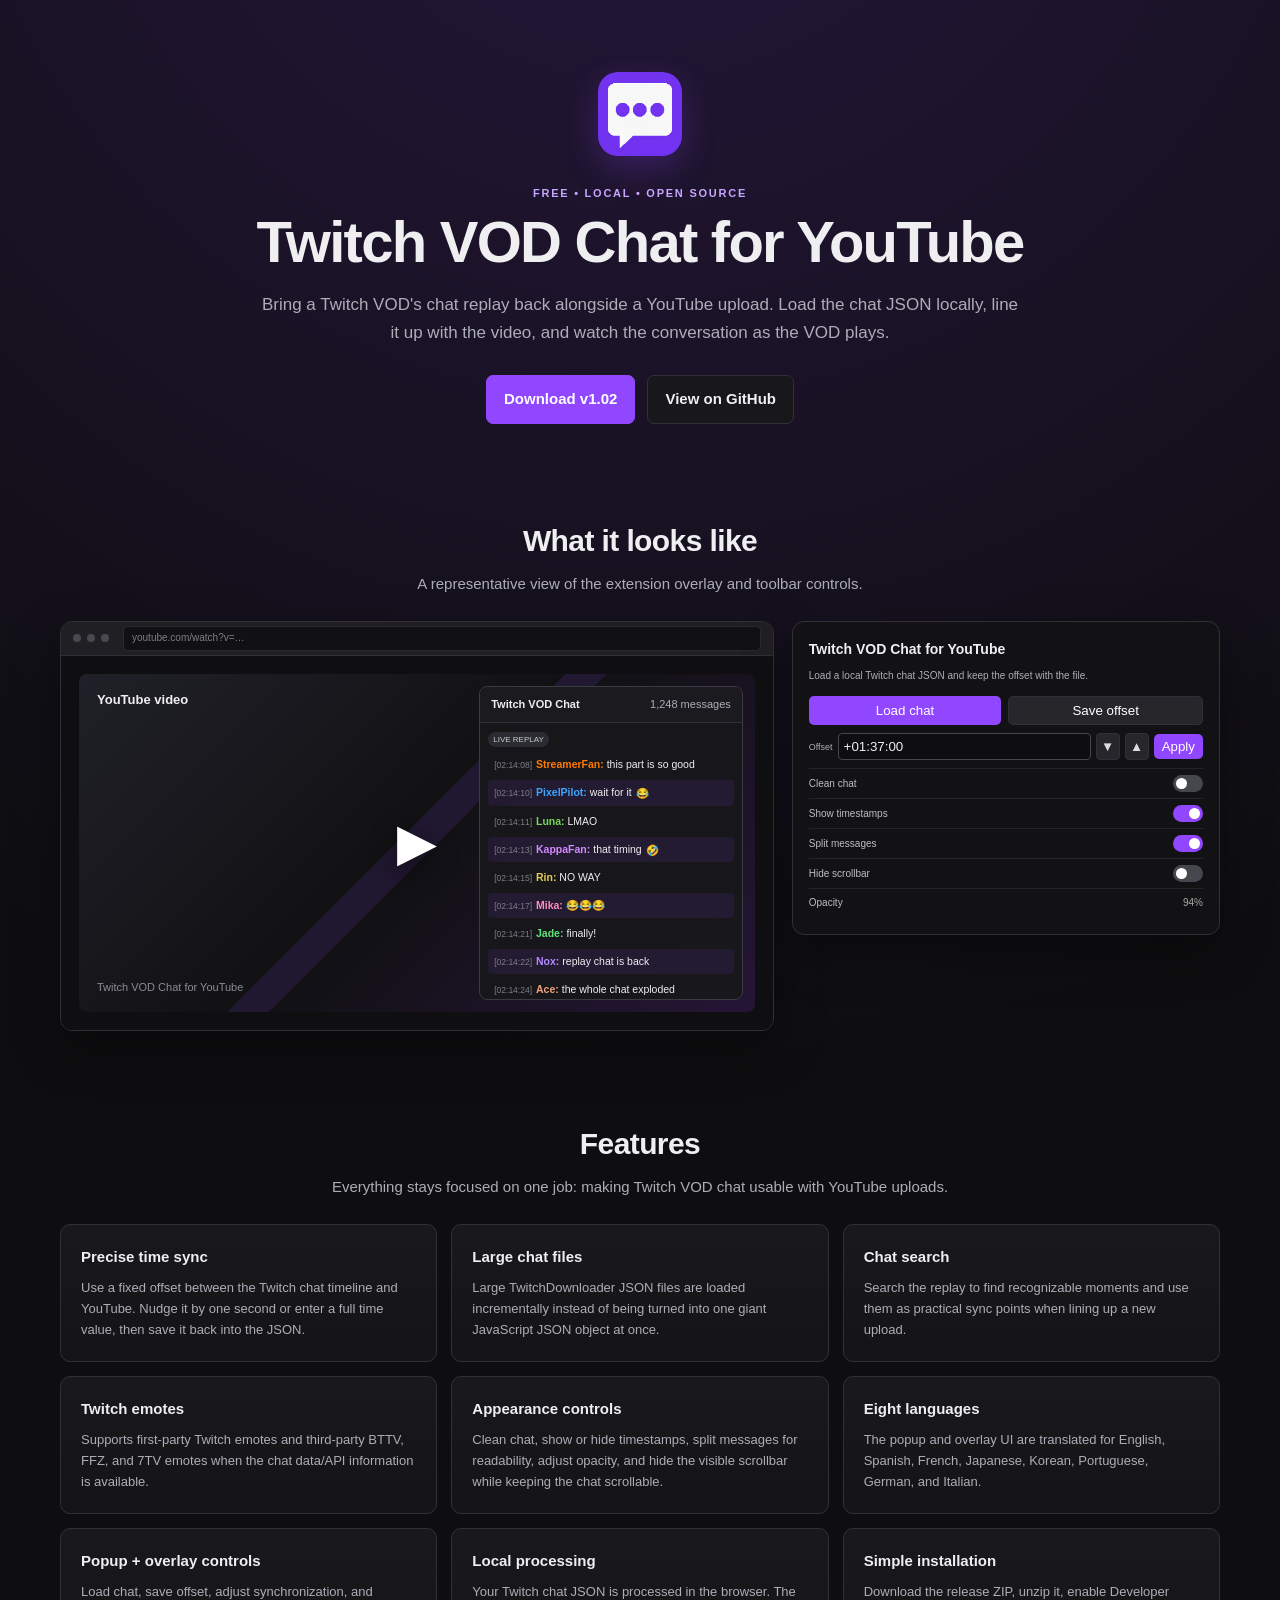
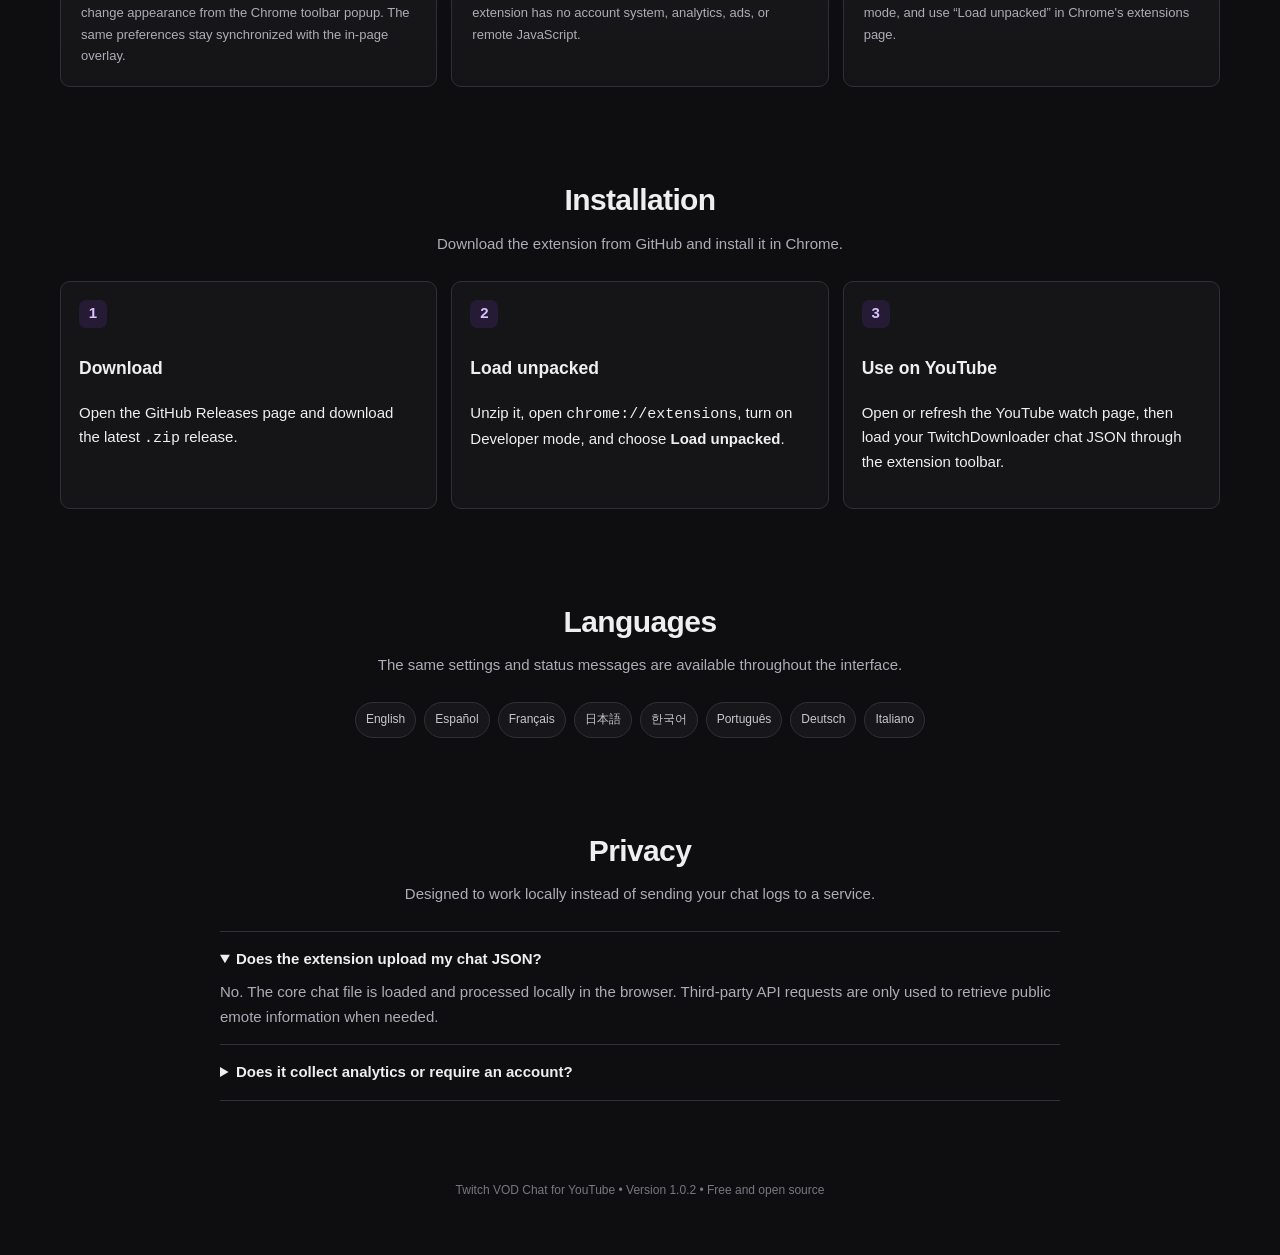
==== commit def004f1: "Add files via upload" ====
--- a/docs/index.html
+++ b/docs/index.html
@@ -159,7 +159,6 @@
     <div class="faq">
       <details open><summary>Does the extension upload my chat JSON?</summary><p>No. The core chat file is loaded and processed locally in the browser. Third-party API requests are only used to retrieve public emote information when needed.</p></details>
       <details><summary>Does it collect analytics or require an account?</summary><p>No. There is no analytics system, advertising system, account system, or remote JavaScript execution in the extension.</p></details>
-      <details><summary>Why is it GitHub-only?</summary><p>The project is intended to stay free. GitHub provides the repository, source, releases, issue tracking, and GitHub Pages site in one place.</p></details>
     </div>
   </div>
 </section>
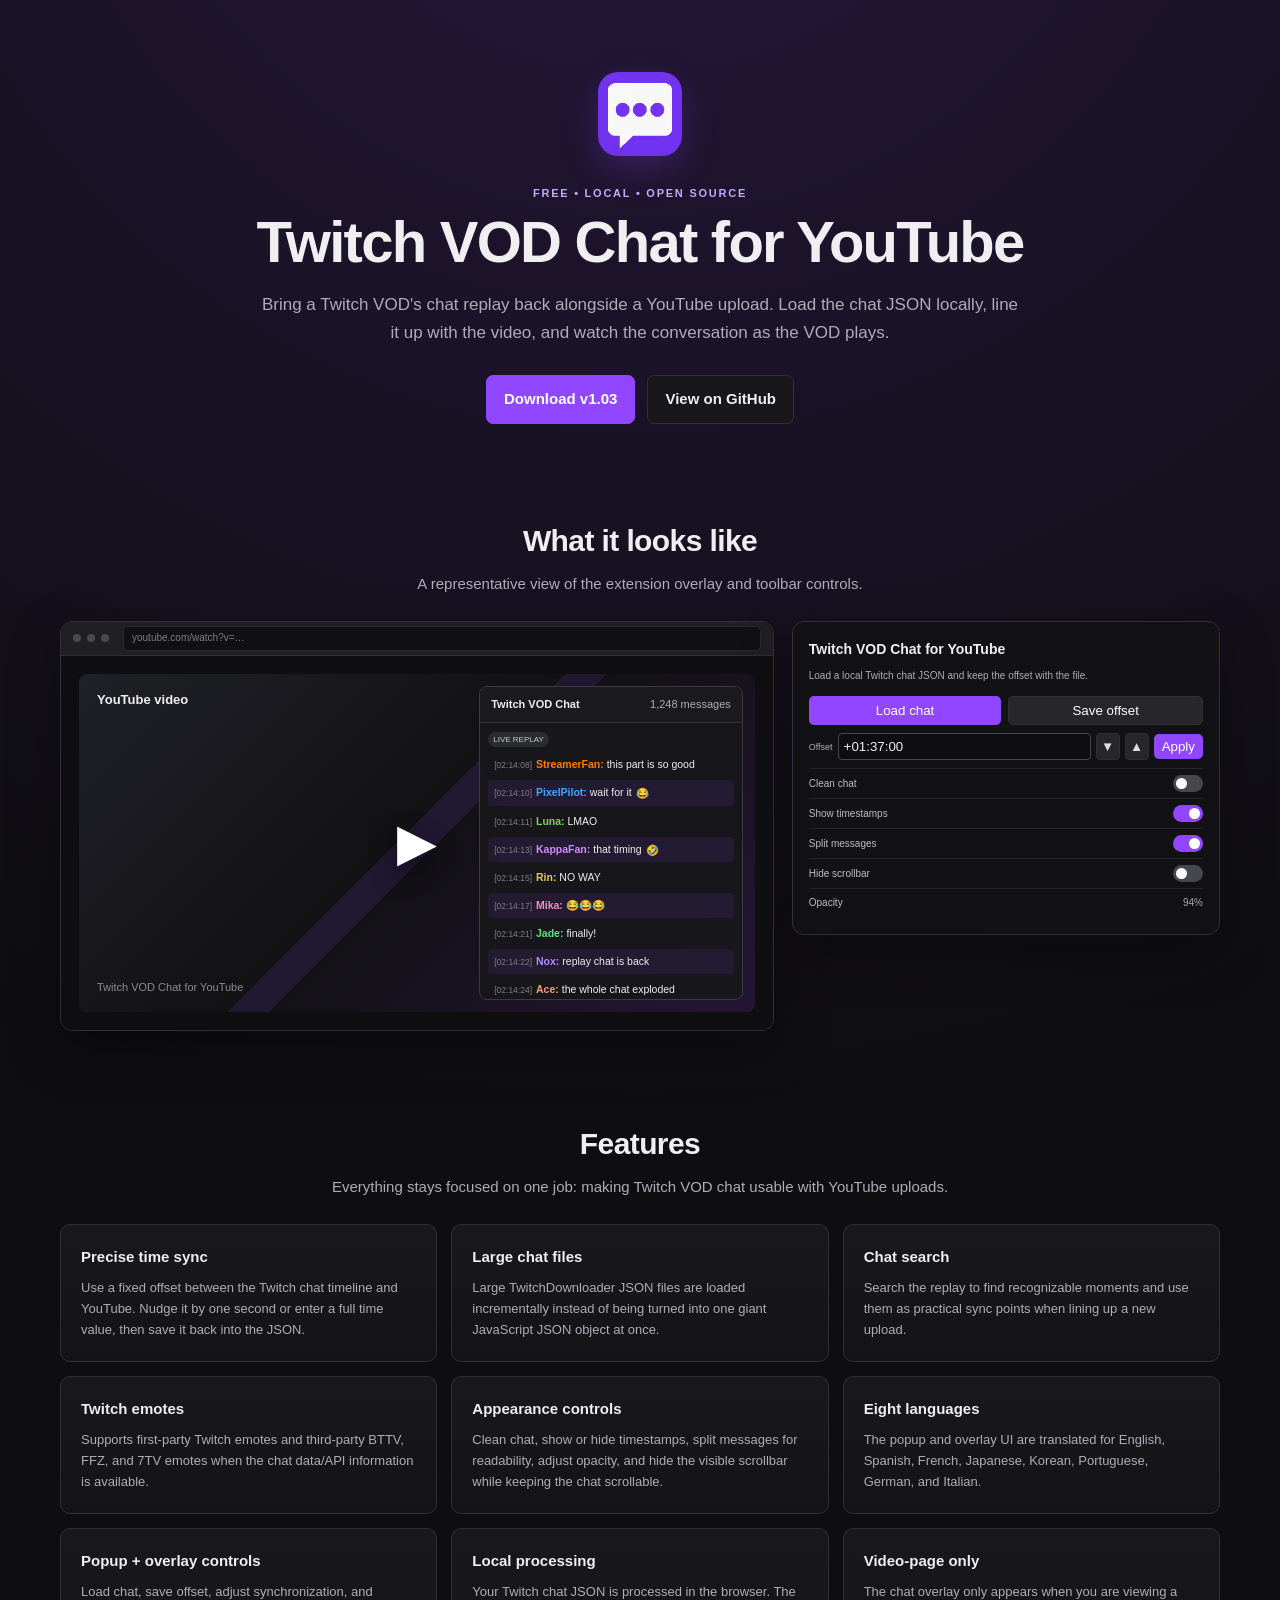
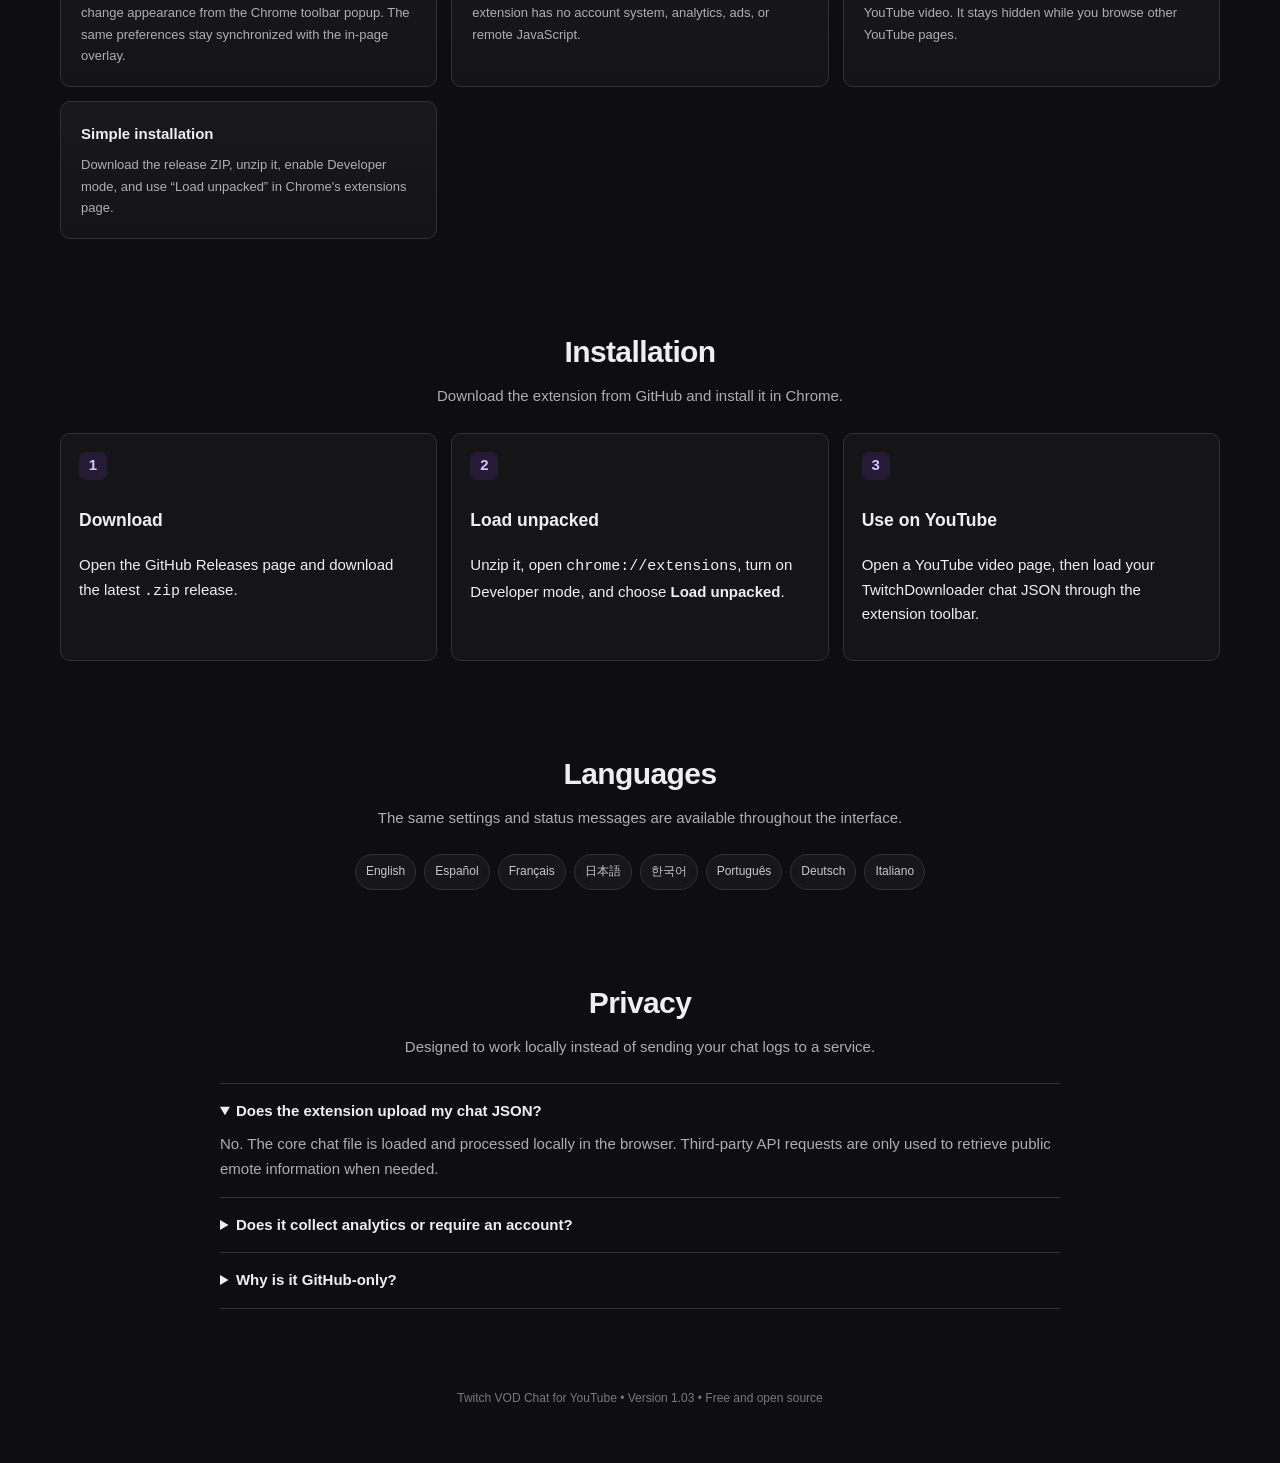
==== commit 5b3a9667: "Add files via upload" ====
--- a/docs/index.html
+++ b/docs/index.html
@@ -65,7 +65,7 @@
     <h1>Twitch VOD Chat for YouTube</h1>
     <p>Bring a Twitch VOD's chat replay back alongside a YouTube upload. Load the chat JSON locally, line it up with the video, and watch the conversation as the VOD plays.</p>
     <div class="actions">
-      <a class="btn primary" href="https://github.com/FrankSteinman/twitch-vod-chat-for-youtube/releases/download/v1.02/twitch-vod-chat-for-youtube-v1.02.zip">Download v1.02</a>
+      <a class="btn primary" href="https://github.com/FrankSteinman/twitch-vod-chat-for-youtube/releases/download/v1.03/twitch-vod-chat-for-youtube-v1.03.zip">Download v1.03</a>
       <a class="btn secondary" href="https://github.com/FrankSteinman/twitch-vod-chat-for-youtube">View on GitHub</a>
     </div>
     
@@ -128,6 +128,7 @@
       <article class="card"><h3>Eight languages</h3><p>The popup and overlay UI are translated for English, Spanish, French, Japanese, Korean, Portuguese, German, and Italian.</p></article>
       <article class="card"><h3>Popup + overlay controls</h3><p>Load chat, save offset, adjust synchronization, and change appearance from the Chrome toolbar popup. The same preferences stay synchronized with the in-page overlay.</p></article>
       <article class="card"><h3>Local processing</h3><p>Your Twitch chat JSON is processed in the browser. The extension has no account system, analytics, ads, or remote JavaScript.</p></article>
+      <article class="card"><h3>Video-page only</h3><p>The chat overlay only appears when you are viewing a YouTube video. It stays hidden while you browse other YouTube pages.</p></article>
       <article class="card"><h3>Simple installation</h3><p>Download the release ZIP, unzip it, enable Developer mode, and use “Load unpacked” in Chrome's extensions page.</p></article>
     </div>
   </div>
@@ -139,7 +140,7 @@
     <div class="steps">
       <div class="step-card"><div class="num">1</div><h3>Download</h3><p>Open the GitHub Releases page and download the latest <code>.zip</code> release.</p></div>
       <div class="step-card"><div class="num">2</div><h3>Load unpacked</h3><p>Unzip it, open <code>chrome://extensions</code>, turn on Developer mode, and choose <b>Load unpacked</b>.</p></div>
-      <div class="step-card"><div class="num">3</div><h3>Use on YouTube</h3><p>Open or refresh the YouTube watch page, then load your TwitchDownloader chat JSON through the extension toolbar.</p></div>
+      <div class="step-card"><div class="num">3</div><h3>Use on YouTube</h3><p>Open a YouTube video page, then load your TwitchDownloader chat JSON through the extension toolbar.</p></div>
     </div>
   </div>
 </section>
@@ -159,13 +160,14 @@
     <div class="faq">
       <details open><summary>Does the extension upload my chat JSON?</summary><p>No. The core chat file is loaded and processed locally in the browser. Third-party API requests are only used to retrieve public emote information when needed.</p></details>
       <details><summary>Does it collect analytics or require an account?</summary><p>No. There is no analytics system, advertising system, account system, or remote JavaScript execution in the extension.</p></details>
+      <details><summary>Why is it GitHub-only?</summary><p>The project is intended to stay free. GitHub provides the repository, source, releases, issue tracking, and GitHub Pages site in one place.</p></details>
     </div>
   </div>
 </section>
 </main>
 
 <footer>
-  <div class="container">Twitch VOD Chat for YouTube • Version 1.0.2 • Free and open source</div>
+  <div class="container">Twitch VOD Chat for YouTube • Version 1.03 • Free and open source</div>
 </footer>
 </body>
 </html>
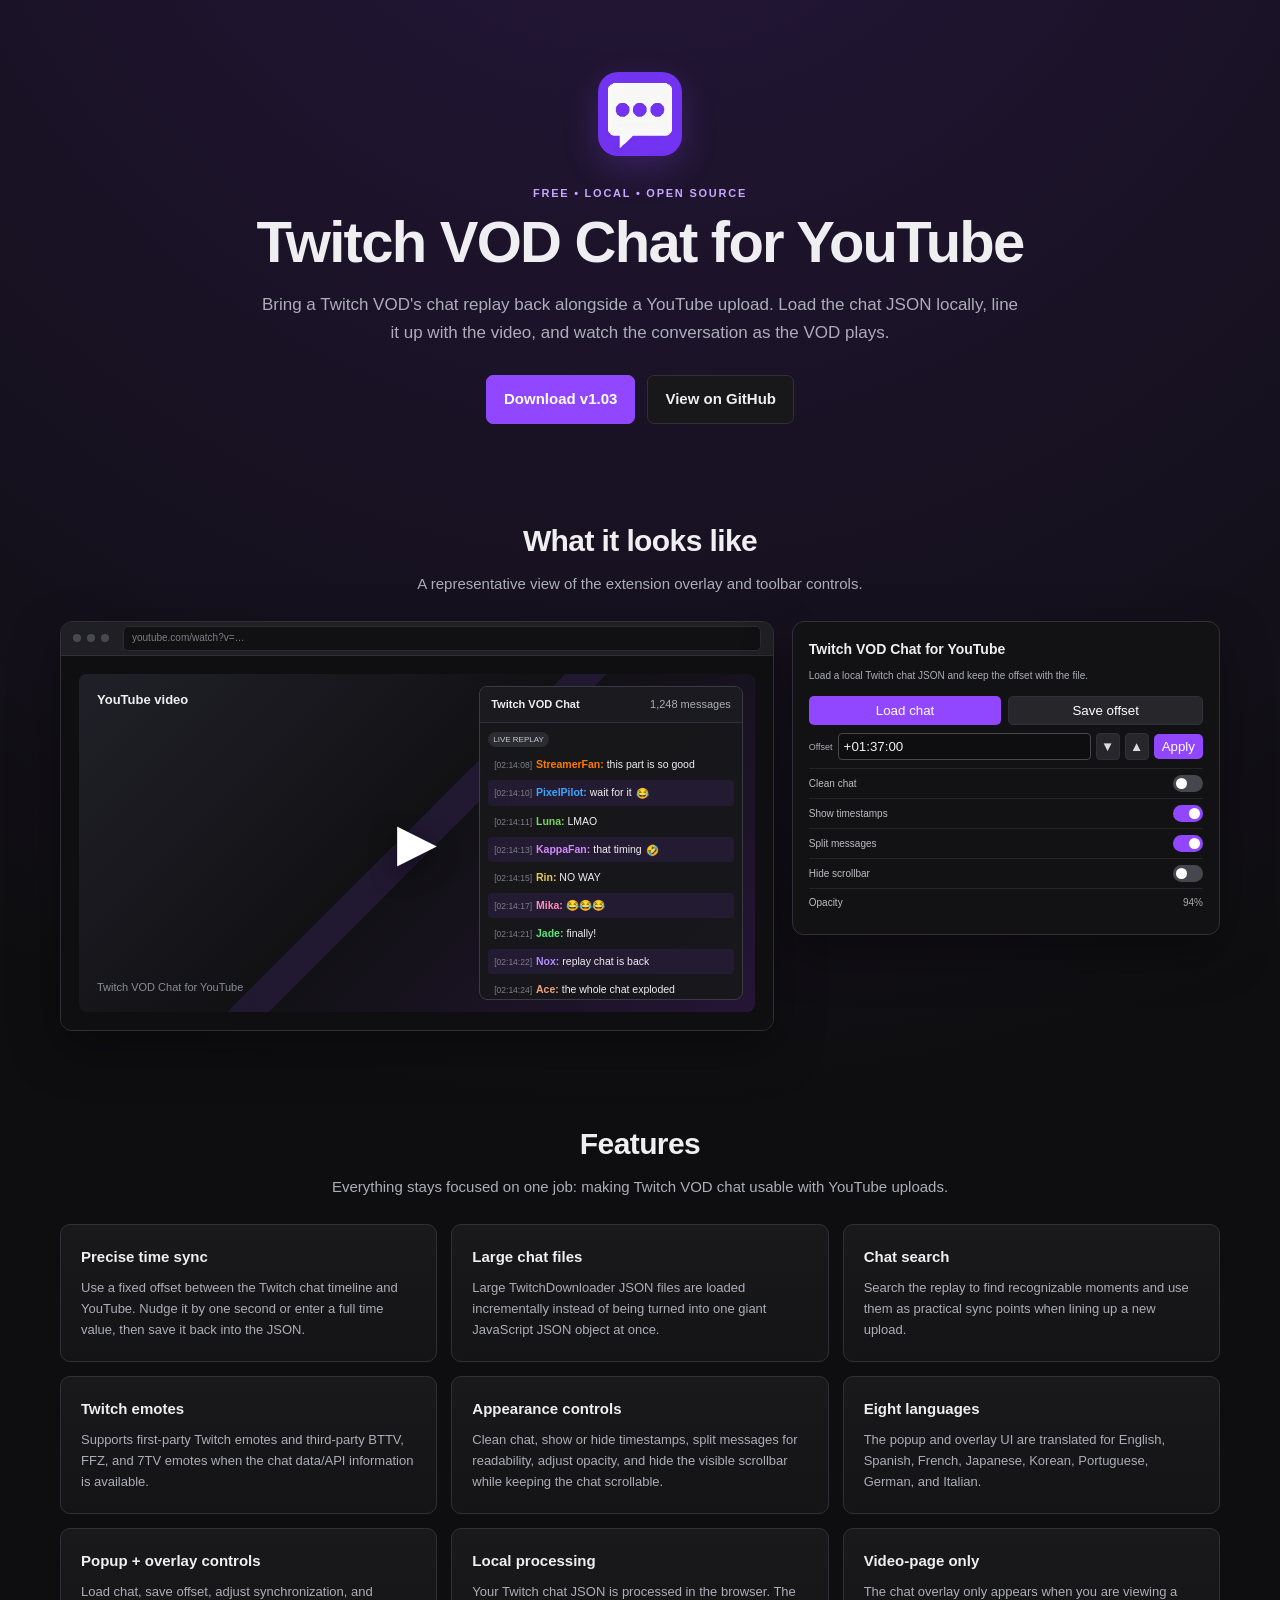
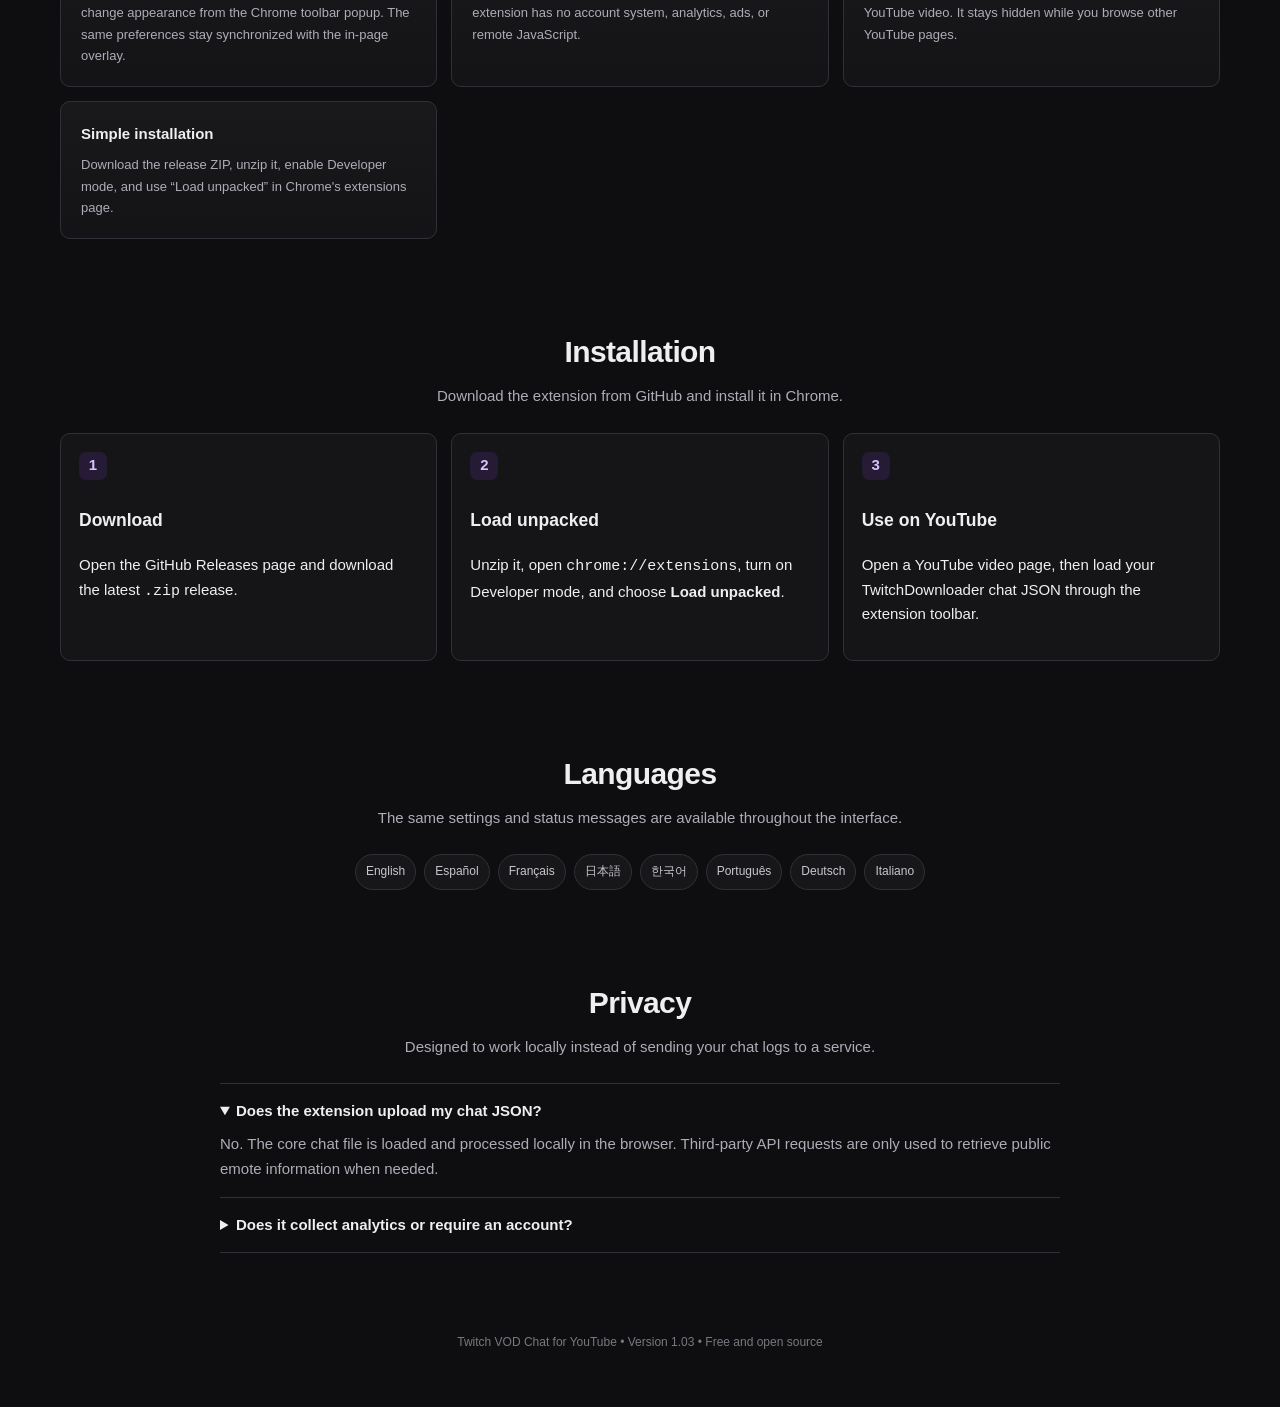
==== commit 8efd7625: "Add files via upload" ====
--- a/docs/index.html
+++ b/docs/index.html
@@ -160,7 +160,6 @@
     <div class="faq">
       <details open><summary>Does the extension upload my chat JSON?</summary><p>No. The core chat file is loaded and processed locally in the browser. Third-party API requests are only used to retrieve public emote information when needed.</p></details>
       <details><summary>Does it collect analytics or require an account?</summary><p>No. There is no analytics system, advertising system, account system, or remote JavaScript execution in the extension.</p></details>
-      <details><summary>Why is it GitHub-only?</summary><p>The project is intended to stay free. GitHub provides the repository, source, releases, issue tracking, and GitHub Pages site in one place.</p></details>
     </div>
   </div>
 </section>
